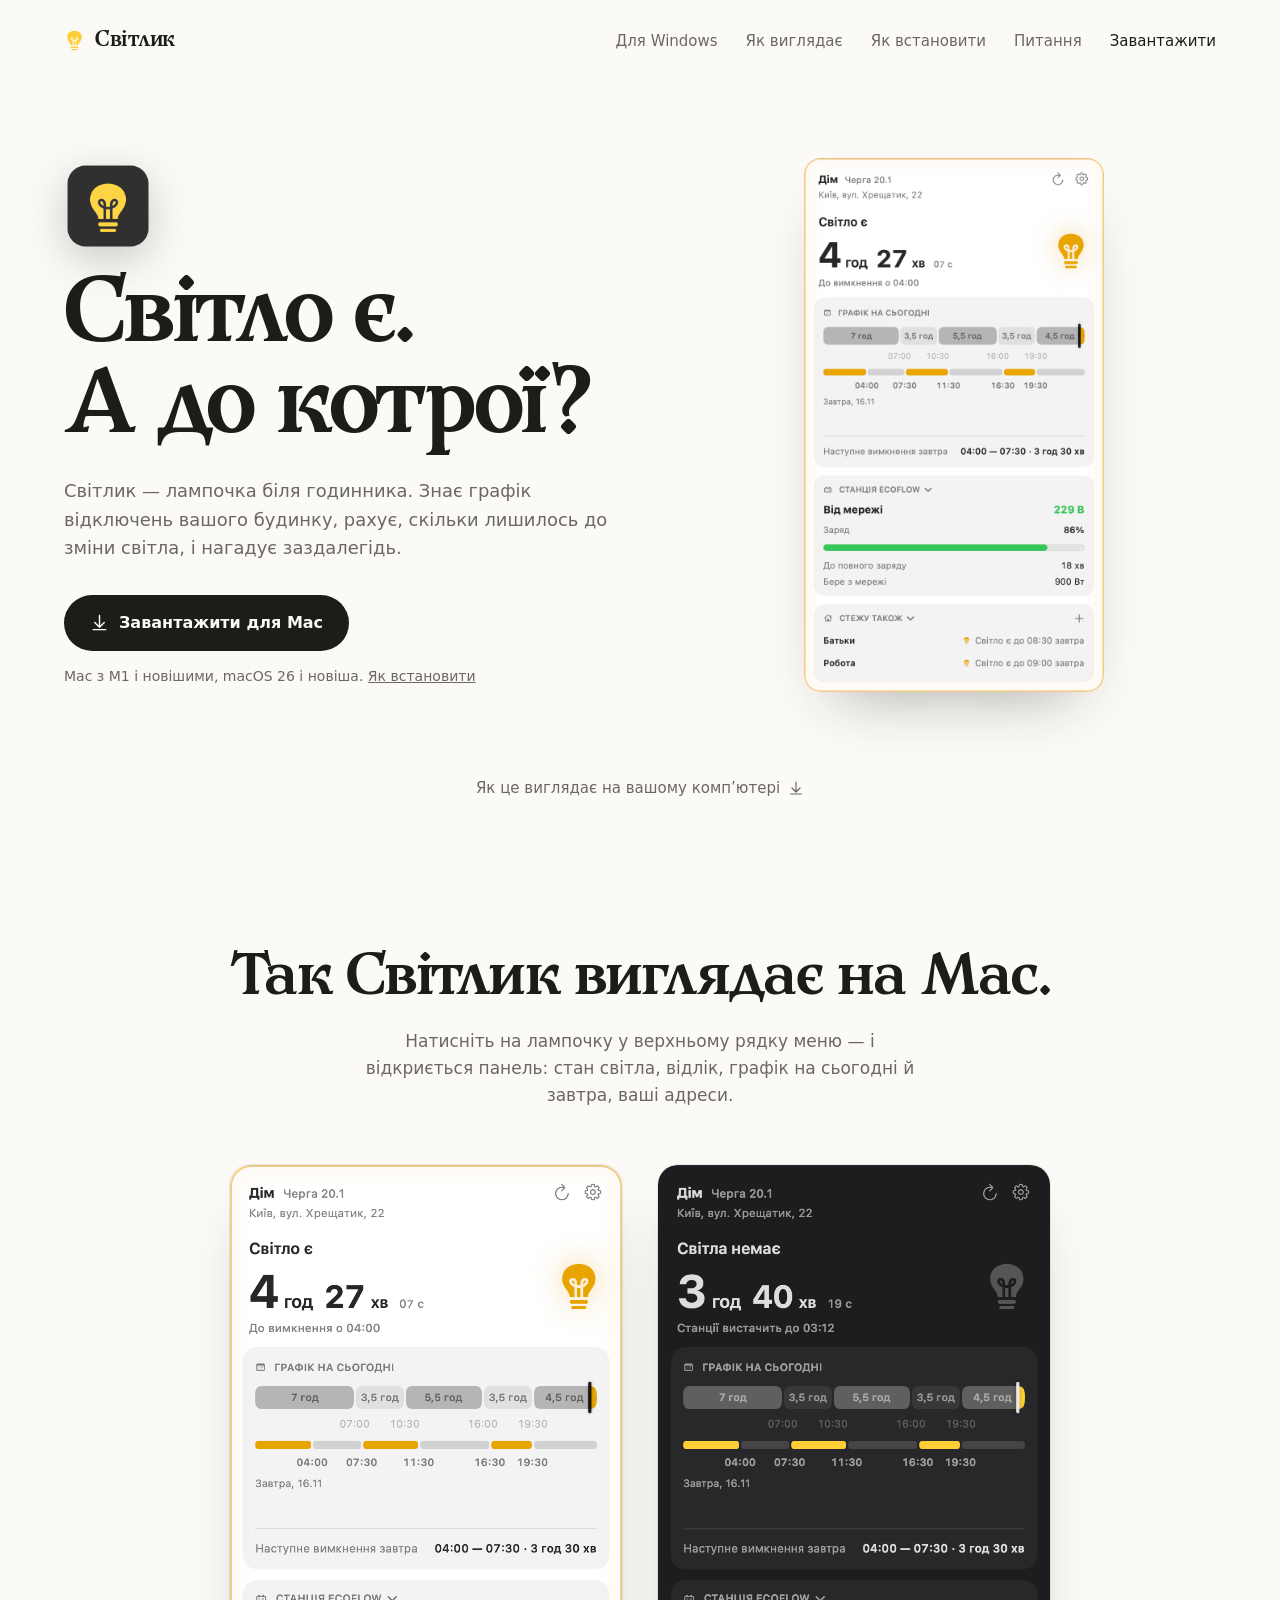
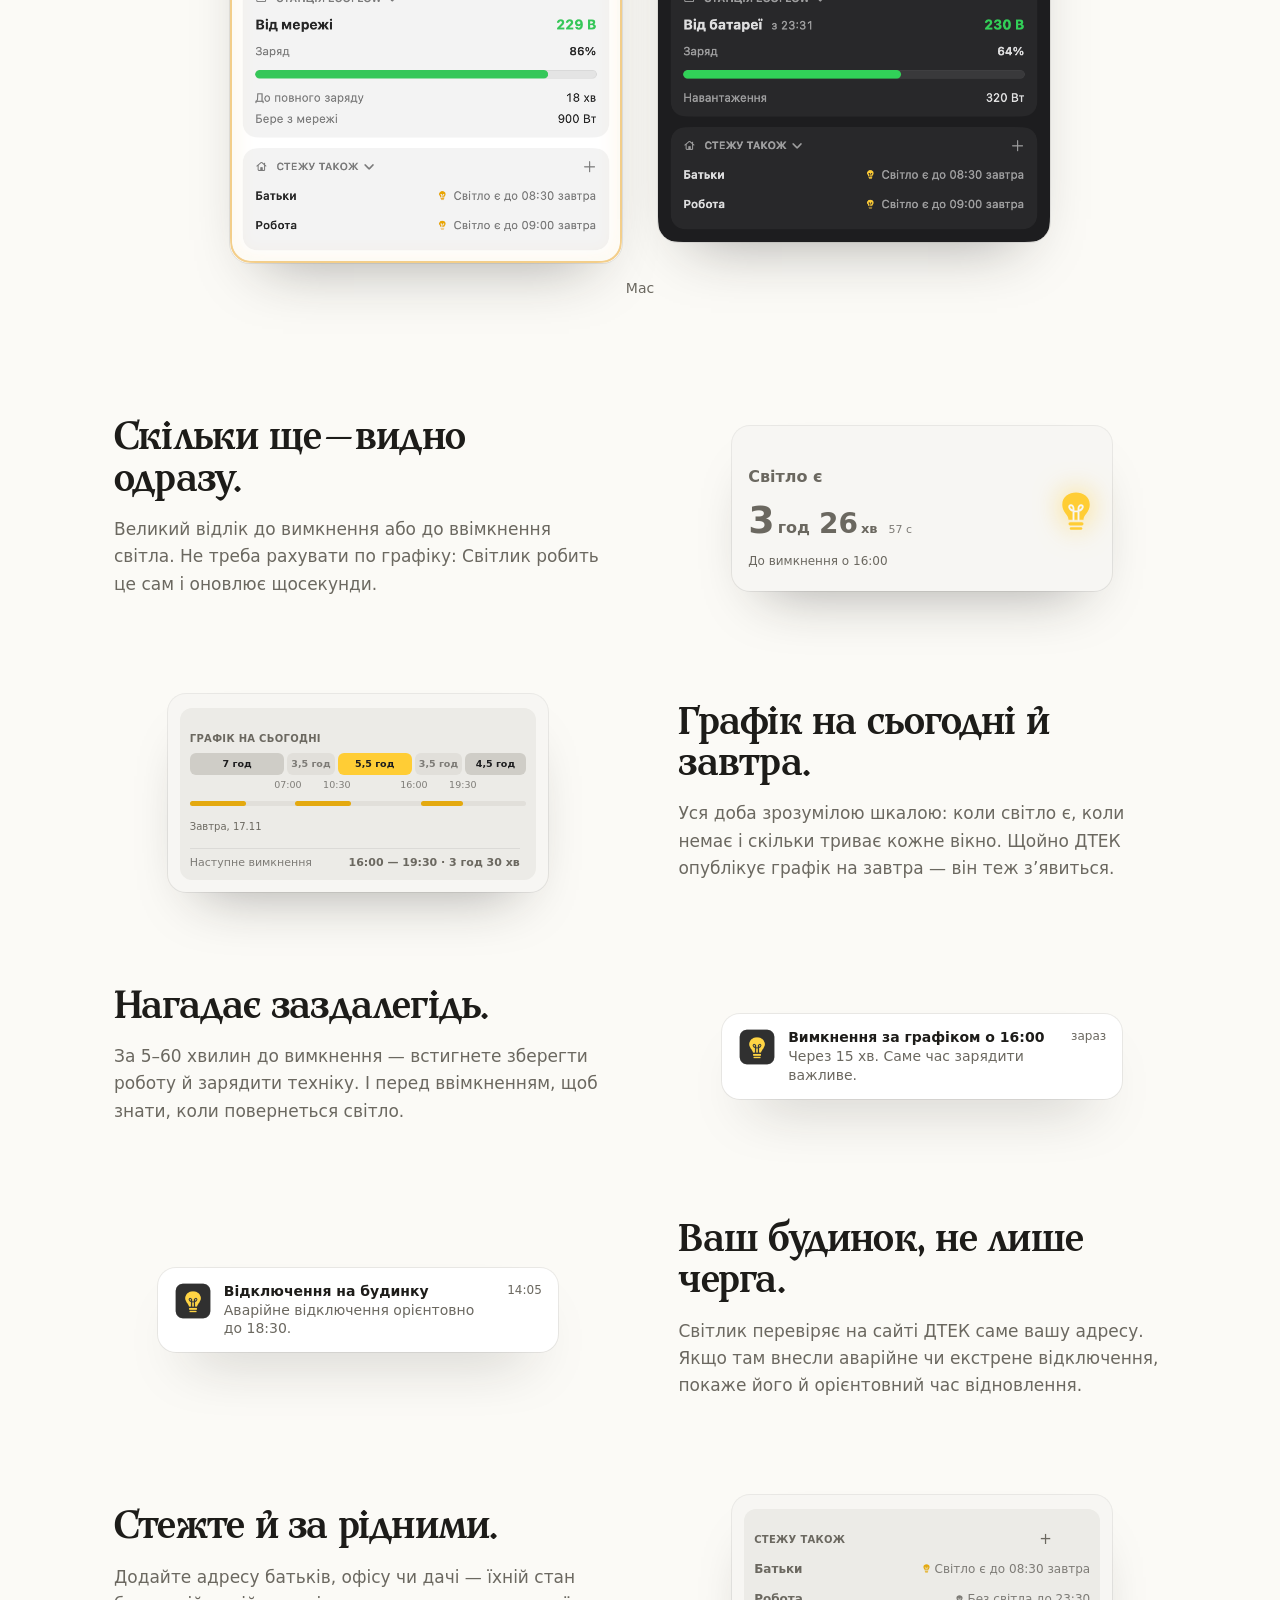
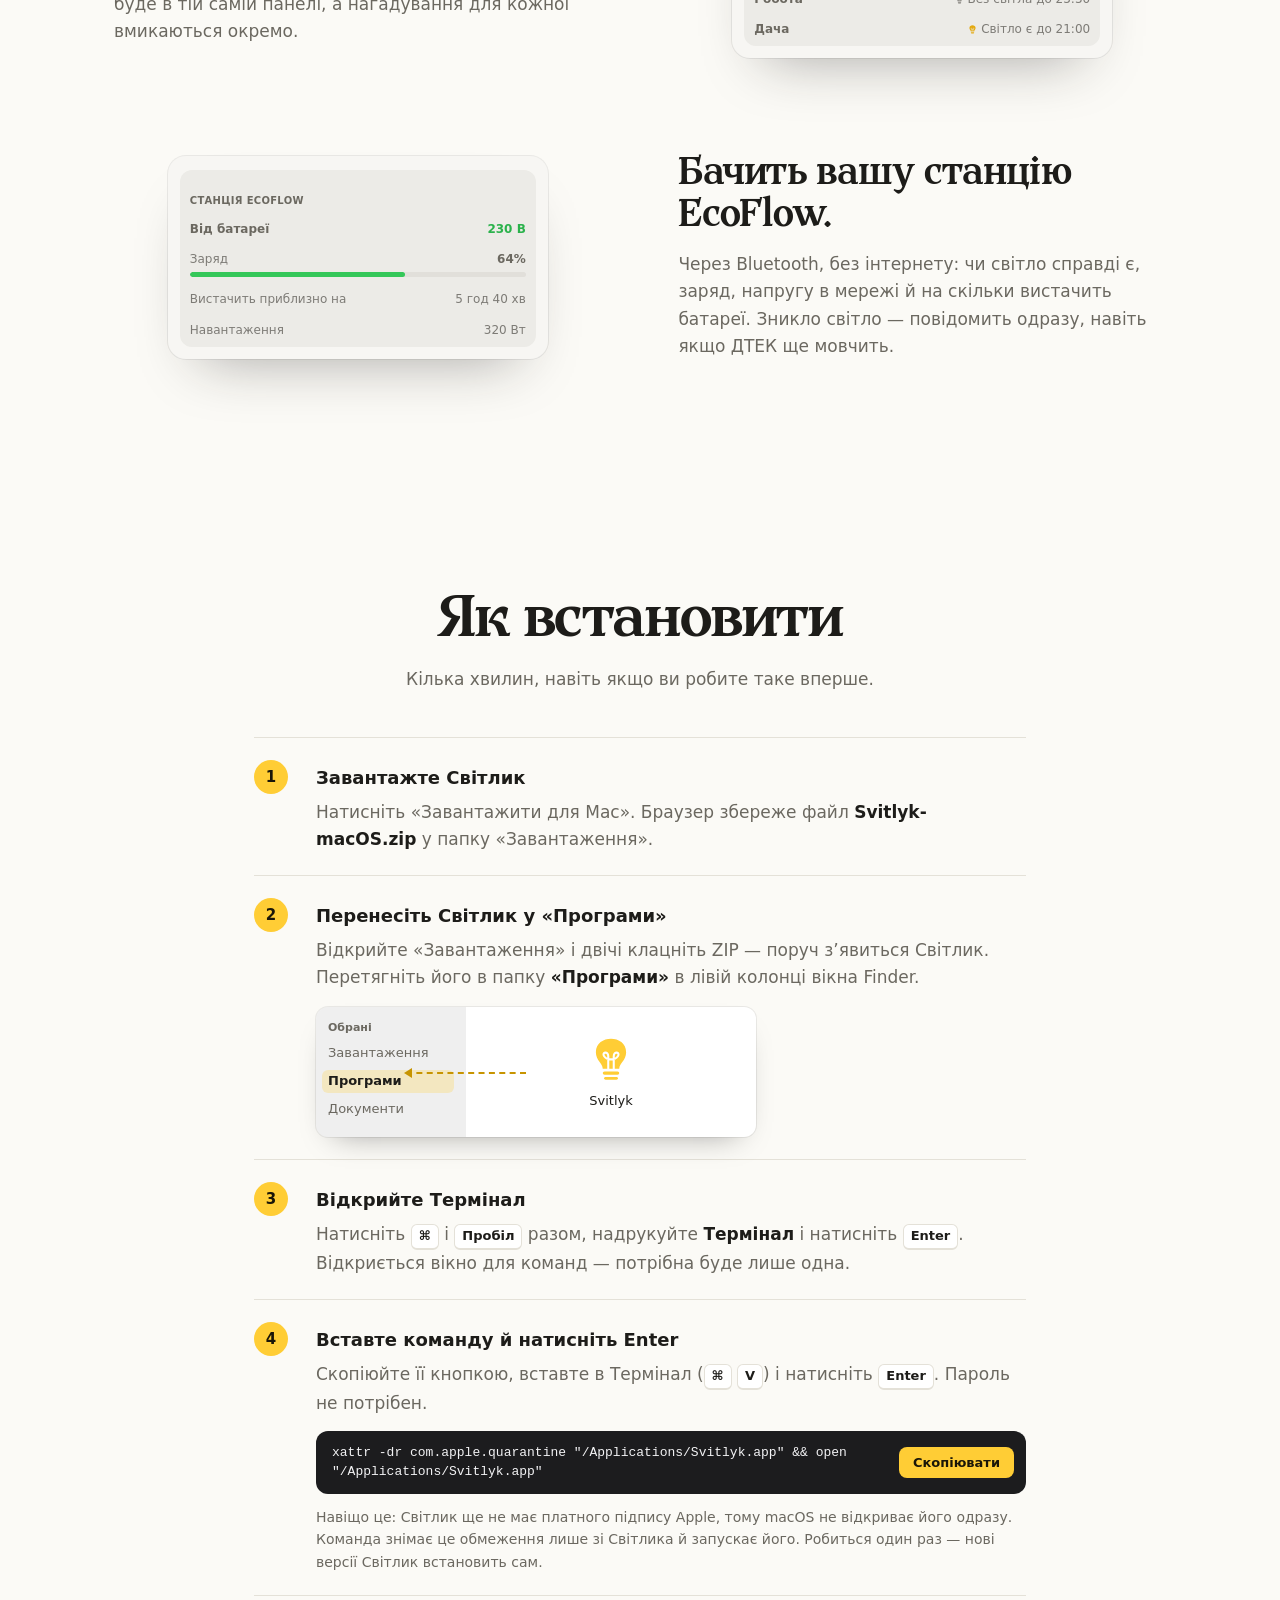
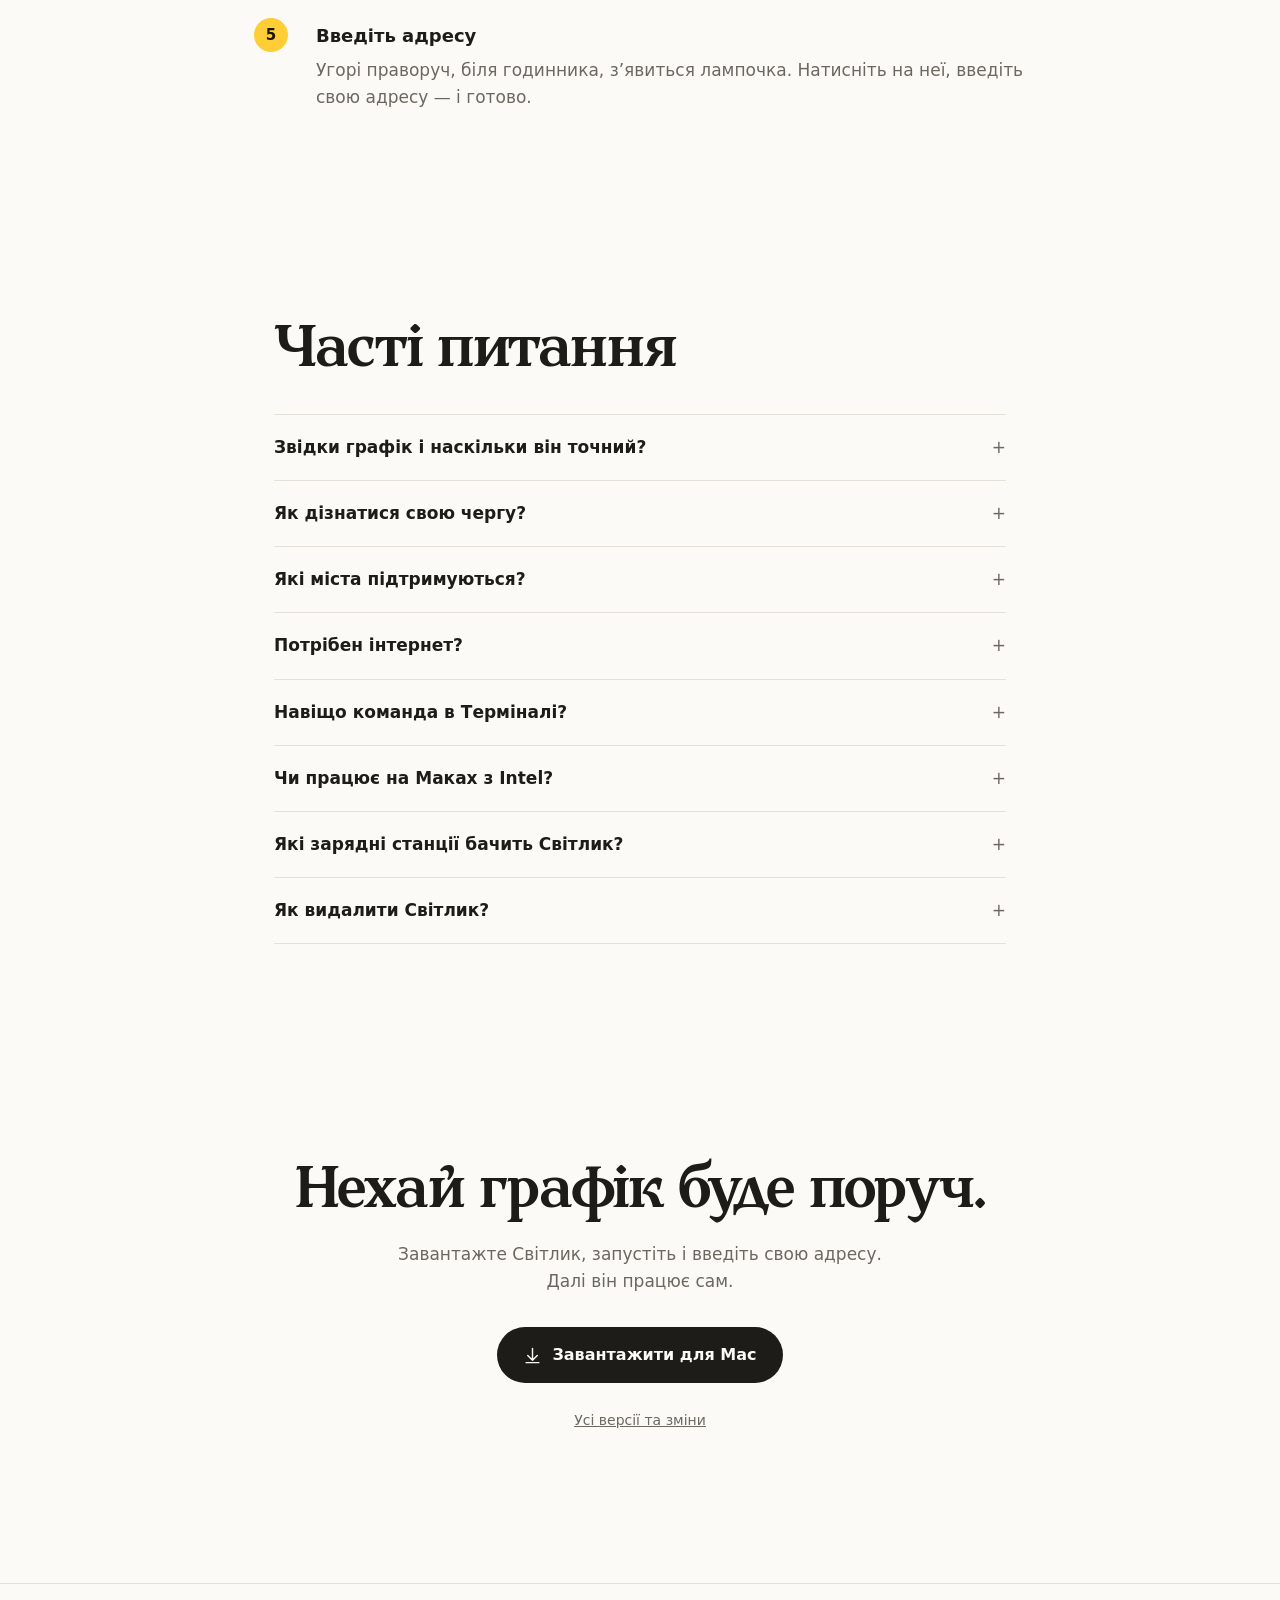
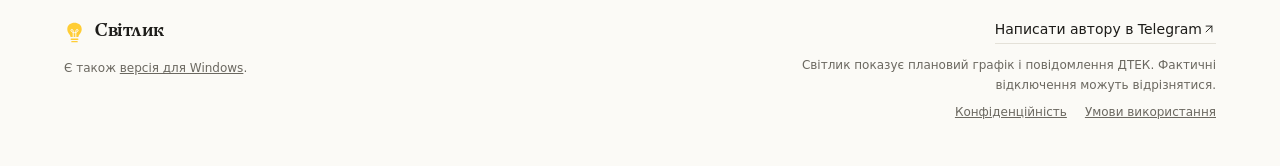
==== index.html @ 29e52f26 "Svitlyk for Mac: site, privacy, terms and README Co-Authored-By: Claude Opus 5.5 <noreply@anthropic." ====
<!doctype html>
<html lang="uk">
<head>
  <meta charset="utf-8">
  <meta name="viewport" content="width=device-width, initial-scale=1">
  <meta name="theme-color" content="#fbfaf6" media="(prefers-color-scheme: light)">
  <meta name="theme-color" content="#131315" media="(prefers-color-scheme: dark)">
  <meta name="color-scheme" content="light dark">
  <meta name="description" content="Світлик — лампочка біля годинника на Mac: показує графік відключень вашого будинку, рахує час до зміни світла й нагадує заздалегідь. Київ і Київська область.">
  <meta property="og:title" content="Світлик — світло є. А до котрої?">
  <meta property="og:description" content="Графік відключень, час до зміни світла й нагадування. У рядку меню Mac.">
  <meta property="og:type" content="website">
  <meta property="og:url" content="https://denk0-ua.github.io/Svitlyk-Mac/">
  <meta property="og:image" content="https://denk0-ua.github.io/Svitlyk-Mac/assets/mac-light.png">
  <meta property="og:image:alt" content="Світлик у світлій і темній темі">
  <link rel="canonical" href="https://denk0-ua.github.io/Svitlyk-Mac/">
  <title>Світлик для Mac — світло є. А до котрої?</title>
  <link rel="icon" href="assets/bulb.svg" type="image/svg+xml">
  <link rel="preload" href="assets/fonts/Zakon-Bold.ttf" as="font" type="font/ttf" crossorigin>
  <link rel="stylesheet" href="site.css?v=1">
  <script>
    // The visitor's system decides what the page shows, before anything is drawn.
    (function () {
      var platform = (navigator.userAgentData && navigator.userAgentData.platform) || navigator.platform || '';
      var agent = navigator.userAgent || '';
      var os = 'other';
      if (/iPhone|iPad|iPod|Android/i.test(agent) || (navigator.maxTouchPoints > 1 && /Mac/i.test(platform))) os = 'other';
      else if (/Mac/i.test(platform) || /Mac OS X/i.test(agent)) os = 'mac';
      else if (/Win/i.test(platform) || /Windows/i.test(agent)) os = 'win';
      // The Mac page always shows the Mac; a Windows visitor also gets a pointer to the Windows page.
      document.documentElement.dataset.visitor = os;
      document.documentElement.dataset.os = os === 'other' ? 'other' : 'mac';
    })();
  </script>
  <script async src="https://www.googletagmanager.com/gtag/js?id=G-LN29BEMHQQ"></script>
  <script>
    window.dataLayer = window.dataLayer || [];
    function gtag(){dataLayer.push(arguments);}
    gtag('js', new Date());
    gtag('config', 'G-LN29BEMHQQ');
  </script>
  <script src="site.js?v=1" defer></script>
</head>
<body>
  <svg class="symbols" aria-hidden="true"><defs>
    <symbol id="bulb" viewBox="0 0 32 32"><path d="M10 23C10 19 5 17 5 11C5-2 27-2 27 11C27 17 22 19 22 23Z" fill="currentColor"/><rect x="10" y="25" width="12" height="2.5" rx="1.25" fill="currentColor"/><rect x="11" y="29" width="10" height="2" rx="1" fill="currentColor"/><path d="M14 23V14C14 10 9 11 11 14C13 17 19 17 21 14C23 11 18 10 18 14V23" fill="none" stroke="var(--filament,#000)" stroke-width="1.5" stroke-linecap="round"/></symbol>
    <symbol id="arrow" viewBox="0 0 24 24"><path d="M12 3v15m-6-6 6 6 6-6M4 21h16" fill="none" stroke="currentColor" stroke-width="1.8" stroke-linecap="round" stroke-linejoin="round"/></symbol>
    <symbol id="icon-external" viewBox="0 0 24 24" fill="none" stroke="currentColor" stroke-width="1.6" stroke-linecap="round" stroke-linejoin="round"><path d="M7 17 17 7M7 7h10v10"/></symbol>
    <symbol id="icon-swap" viewBox="0 0 24 24" fill="none" stroke="currentColor" stroke-width="1.6" stroke-linecap="round" stroke-linejoin="round"><path d="M4 8h16m-4-4 4 4-4 4M20 16H4m4-4-4 4 4 4"/></symbol>
    <symbol id="icon-check" viewBox="0 0 24 24" fill="none" stroke="currentColor" stroke-width="1.6" stroke-linecap="round" stroke-linejoin="round"><path d="m5 12 4 4L19 6"/></symbol>
    <symbol id="icon-refresh" viewBox="0 0 24 24" fill="none" stroke="currentColor" stroke-width="1.6" stroke-linecap="round" stroke-linejoin="round"><path d="M20 5v6h-6M4 19v-6h6M5.8 8a7 7 0 0 1 11.6-3L20 8M4 16l2.6 3A7 7 0 0 0 18.2 16"/></symbol>
    <symbol id="icon-sliders" viewBox="0 0 24 24" fill="none" stroke="currentColor" stroke-width="1.6" stroke-linecap="round" stroke-linejoin="round"><path d="M3 7h18M3 17h18"/><circle cx="9" cy="7" r="3" fill="var(--app)"/><circle cx="16" cy="17" r="3" fill="var(--app)"/></symbol>
    <symbol id="app-refresh" viewBox="0 0 24 24" fill="none" stroke="currentColor" stroke-width="1.6" stroke-linecap="round" stroke-linejoin="round"><path d="M5.07 8A8 8 0 0 1 19.73 9.93M20 3v7h-7M18.93 16A8 8 0 0 1 4.27 14.07M4 21v-7h7"/></symbol>
  </defs></svg>
  <a class="skip" href="#main">Перейти до змісту</a>

  <p class="other-os is-win">У вас Windows? <a href="https://denk0-ua.github.io/Svitlyk/" data-analytics="navigation_click" data-location="banner" data-target="windows">Світлик для Windows — тут</a></p>
  <main id="main">
    <section class="hero" data-section="hero" aria-labelledby="hero-title">
      <header class="header">
        <a class="brand" href="#" data-analytics="navigation_click" data-location="header" data-target="top" aria-label="Світлик — на початок"><svg aria-hidden="true"><use href="#bulb"/></svg><span>Світлик</span></a>
        <nav aria-label="Основна навігація">
          <a class="nav-other" href="https://denk0-ua.github.io/Svitlyk/" data-analytics="navigation_click" data-location="header" data-target="windows">Для Windows</a>
          <a href="#app" data-analytics="navigation_click" data-location="header" data-target="app">Як виглядає</a>
          <a href="#install" data-analytics="navigation_click" data-location="header" data-target="install">Як встановити</a>
          <a href="#faq" data-analytics="navigation_click" data-location="header" data-target="faq">Питання</a>
          <a class="nav-download" href="#download" data-analytics="navigation_click" data-location="header" data-target="download">Завантажити</a>
        </nav>
      </header>

      <div class="hero-grid">
        <div class="hero-copy">
          <img class="app-icon-img" src="assets/app-icon.png" width="88" height="88" alt="">
          <h1 id="hero-title">Світло є.<br><span class="nowrap">А до котрої?</span></h1>
          <p class="lead">Світлик — лампочка біля годинника<span class="only-mac only-pc"> у рядку меню Mac</span>. Знає графік відключень вашого будинку, рахує, скільки лишилось до зміни світла, і нагадує заздалегідь.</p>
          <div class="get" data-get="hero">
            <a class="download only-mac" data-platform="mac" data-analytics="download_click" data-location="hero" data-file="Svitlyk-macOS.zip" href="https://github.com/DenK0-UA/Svitlyk-Mac/releases/latest/download/Svitlyk-macOS.zip"><svg aria-hidden="true"><use href="#arrow"/></svg><span>Завантажити для Mac</span></a>
          </div>
          <p class="get-note only-mac">Mac з M1 і новішими, macOS 26 і новіша. <a href="#install" data-analytics="navigation_click" data-location="hero" data-target="install">Як встановити</a></p>
        </div>

        <div class="mac-demo only-mac only-pc" data-light="on">
          <div class="mac-screen" id="mac-screen">
            <div class="menubar">
              <span class="mb-left" aria-hidden="true"><svg viewBox="0 0 14 17" class="apple"><path d="M11.6 9c0-2 1.6-2.9 1.7-3a3.7 3.7 0 0 0-2.9-1.6c-1.2-.1-2.4.7-3 .7s-1.6-.7-2.6-.7A3.9 3.9 0 0 0 1.5 6.4c-1.4 2.4-.4 6 1 8 .7 1 1.5 2 2.5 2s1.4-.6 2.6-.6 1.5.6 2.6.6 1.7-1 2.4-2a8 8 0 0 0 1.1-2.2A3.4 3.4 0 0 1 11.6 9ZM9.6 3A3.4 3.4 0 0 0 10.4.5 3.5 3.5 0 0 0 8.1 1.7 3.2 3.2 0 0 0 7.3 4.1 2.9 2.9 0 0 0 9.6 3Z" fill="currentColor"/></svg><b>Finder</b><span>Файл</span><span>Правка</span><span>Вигляд</span></span>
              <span class="mb-right">
                <button class="mb-bulb" id="mac-bulb" type="button" aria-expanded="true" aria-controls="mac-panel" aria-label="Сховати приклад Світлика"><svg aria-hidden="true"><use href="#bulb"/></svg></button>
                <svg class="mb-icon" viewBox="0 0 16 12" aria-hidden="true"><path d="M1 4a10 10 0 0 1 14 0M3.5 6.5a6.4 6.4 0 0 1 9 0M6 9a2.8 2.8 0 0 1 4 0" fill="none" stroke="currentColor" stroke-width="1.5" stroke-linecap="round"/></svg>
                <svg class="mb-icon" viewBox="0 0 26 12" aria-hidden="true"><rect x=".75" y=".75" width="21.5" height="10.5" rx="3" fill="none" stroke="currentColor" stroke-width="1.2" opacity=".6"/><rect x="2.5" y="2.5" width="15" height="7" rx="1.6" fill="currentColor"/><path d="M24 4.2v3.6" stroke="currentColor" stroke-width="1.6" stroke-linecap="round" opacity=".6"/></svg>
                <time id="mac-clock" aria-hidden="true">Пн 16 лист. 12:33</time>
              </span>
            </div>
            <div class="mac-panel" id="mac-panel" role="region" aria-label="Інтерактивний приклад Світлика на Mac">
              <div class="mp-head">
                <div><p><b>Основна адреса</b> <span>Черга 4.2</span></p><p class="mp-address">Київ, вул. Хрещатик, 22</p></div>
                <span class="mp-icons" aria-hidden="true"><svg><use href="#app-refresh"/></svg><svg viewBox="0 0 24 24"><circle cx="12" cy="12" r="3.2" fill="none" stroke="currentColor" stroke-width="1.6"/><path d="M12 2.8v2.4M12 18.8v2.4M2.8 12h2.4M18.8 12h2.4M5.5 5.5l1.7 1.7M16.8 16.8l1.7 1.7M5.5 18.5l1.7-1.7M16.8 7.2l1.7-1.7" stroke="currentColor" stroke-width="1.6" stroke-linecap="round"/></svg></span>
              </div>
              <div class="mp-hero">
                <div>
                  <p class="mp-title" data-mac="title">Світло є</p>
                  <p class="mp-count"><b data-mac="h">3</b><span>год</span><b data-mac="m">27</b><span class="mp-min">хв</span><small data-mac="s">00 с</small></p>
                  <p class="mp-caption" data-mac="caption">До вимкнення о 16:00</p>
                </div>
                <svg class="mp-bulb" aria-hidden="true"><use href="#bulb"/></svg>
              </div>
              <div class="mp-card">
                <p class="mp-card-title"><svg viewBox="0 0 12 12" aria-hidden="true"><rect x="1" y="2" width="10" height="9" rx="1.5" fill="none" stroke="currentColor"/><path d="M1 4.5h10M3.5 1v2M8.5 1v2" stroke="currentColor"/></svg>Графік на сьогодні</p>
                <div class="mp-pills" data-mac="pills"></div>
                <div class="mp-times" aria-hidden="true"><span style="left:29.2%">07:00</span><span style="left:43.75%">10:30</span><span style="left:66.7%">16:00</span><span style="left:81.25%">19:30</span></div>
                <div class="mp-tomorrow"><i class="on" style="left:0;width:16.7%"></i><i class="off" style="left:16.7%;width:14.6%"></i><i class="on" style="left:31.3%;width:16.6%"></i><i class="off" style="left:47.9%;width:20.9%"></i><i class="on" style="left:68.8%;width:12.5%"></i><i class="off" style="left:81.3%;width:18.7%"></i></div>
                <p class="mp-small">Завтра, 17.11</p>
                <p class="mp-next"><span data-mac="next-label">Наступне вимкнення</span><b data-mac="next">16:00 — 19:30 · 3 год 30 хв</b></p>
              </div>
              <div class="mp-card mp-station">
                <p class="mp-card-title"><svg viewBox="0 0 14 12" aria-hidden="true"><rect x="1" y="3" width="12" height="8" rx="1.5" fill="none" stroke="currentColor"/><path d="M4 3V1.5M10 3V1.5M4.5 7h2M8 7h2M9 6v2" stroke="currentColor"/></svg>Станція EcoFlow</p>
                <p class="mp-row"><b data-mac="source">Від мережі</b><b class="mp-volt" data-mac="volt">229 В</b></p>
                <p class="mp-row"><span>Заряд</span><b data-mac="soc">86%</b></p>
                <div class="mp-charge"><i data-mac="soc-bar"></i></div>
                <p class="mp-row"><span data-mac="row1">До повного заряду</span><span data-mac="row1v">18 хв</span></p>
                <p class="mp-row"><span data-mac="row2">Бере з мережі</span><span data-mac="row2v">900 Вт</span></p>
              </div>
              <div class="mp-card">
                <p class="mp-card-title mp-watch-title"><svg viewBox="0 0 12 12" aria-hidden="true"><path d="M1.5 5.5 6 1.5l4.5 4V11h-9Z" fill="none" stroke="currentColor"/></svg>Стежу також<span class="mp-plus" aria-hidden="true">+</span></p>
                <p class="mp-watch"><b>Батьки</b><span><svg><use href="#bulb"/></svg>Світло є до 08:30 завтра</span></p>
                <p class="mp-watch"><b>Робота</b><span class="is-off"><svg><use href="#bulb"/></svg>Без світла до 23:30</span></p>
              </div>
            </div>
          </div>
          <div class="demo-controls"><span class="micro">Натисніть на лампочку</span><button type="button" id="mac-switch" aria-pressed="false"><span class="button-label">Показати без світла</span><svg class="icon" aria-hidden="true"><use href="#icon-swap"/></svg></button></div>
          <p class="demo-note">Це приклад. Свій графік побачите в застосунку, коли введете адресу.</p>
        </div>
        <div class="phone-shots only-phone"><img src="assets/mac-light.png" width="744" height="1324" alt="Світлик на Mac: світло є, відлік і графік." loading="lazy"></div>
      </div>

      <a class="next" href="#app" data-analytics="navigation_click" data-location="hero" data-target="app">Як це виглядає на вашому комп’ютері <svg aria-hidden="true"><use href="#arrow"/></svg></a>
    </section>

    <section class="app" id="app" data-section="app" aria-labelledby="app-title">
      <h2 id="app-title">Так Світлик виглядає на Mac.</h2>
      <p class="app-lead">Натисніть на лампочку у верхньому рядку меню — і відкриється панель: стан світла, відлік, графік на сьогодні й завтра, ваші адреси.</p>
      <div class="shots">
        <figure class="shot shot-mac only-mac">
          <div class="mac-pair">
            <img src="assets/mac-light.png" width="744" height="1324" alt="Світлик на Mac у світлій темі: світло є, станція заряджається." loading="lazy">
            <img src="assets/mac-dark.png" width="744" height="1284" alt="Світлик на Mac у темній темі: світла немає, станція живить квартиру." loading="lazy">
          </div>
          <figcaption class="only-phone">Mac</figcaption>
        </figure>
      </div>

      <div class="rows">
        <div class="row">
          <div class="row-text"><h3>Скільки ще — видно одразу.</h3><p>Великий відлік до вимкнення або до ввімкнення світла. Не треба рахувати по графіку: Світлик робить це сам і оновлює щосекунди.</p></div>
          <div class="row-art mac-demo" aria-hidden="true"><div class="mac-panel art-panel"><div class="mp-hero"><div><p class="mp-title">Світло є</p><p class="mp-count"><b>3</b><span>год</span><b>26</b><span class="mp-min">хв</span><small>57 с</small></p><p class="mp-caption">До вимкнення о 16:00</p></div><svg class="mp-bulb"><use href="#bulb"/></svg></div></div></div>
        </div>
        <div class="row">
          <div class="row-text"><h3>Графік на сьогодні й завтра.</h3><p>Уся доба зрозумілою шкалою: коли світло є, коли немає і скільки триває кожне вікно. Щойно ДТЕК опублікує графік на завтра — він теж з’явиться.</p></div>
          <div class="row-art mac-demo" aria-hidden="true"><div class="mac-panel art-panel"><div class="mp-card" style="margin:0"><p class="mp-card-title">Графік на сьогодні</p><div class="mp-pills"><i class="on" style="--d:7">7 год</i><i class="off" style="--d:3.5">3,5 год</i><i class="on is-now" style="--d:5.5">5,5 год</i><i class="off" style="--d:3.5">3,5 год</i><i class="on" style="--d:4.5">4,5 год</i></div><div class="mp-times"><span style="left:29.2%">07:00</span><span style="left:43.75%">10:30</span><span style="left:66.7%">16:00</span><span style="left:81.25%">19:30</span></div><div class="mp-tomorrow"><i class="on" style="left:0;width:16.7%"></i><i class="on" style="left:31.3%;width:16.6%"></i><i class="on" style="left:68.8%;width:12.5%"></i></div><p class="mp-small">Завтра, 17.11</p><p class="mp-next"><span>Наступне вимкнення</span><b>16:00 — 19:30 · 3 год 30 хв</b></p></div></div></div>
        </div>
        <div class="row">
          <div class="row-text"><h3>Нагадає заздалегідь.</h3><p>За 5–60 хвилин до вимкнення — встигнете зберегти роботу й зарядити техніку. І перед ввімкненням, щоб знати, коли повернеться світло.</p></div>
          <div class="row-art" aria-hidden="true"><div class="toast-art"><img src="assets/app-icon.png" alt="" width="38" height="38"><div><b>Вимкнення за графіком о 16:00</b><span>Через 15 хв. Саме час зарядити важливе.</span></div><time>зараз</time></div></div>
        </div>
        <div class="row">
          <div class="row-text"><h3>Ваш будинок, не лише черга.</h3><p>Світлик перевіряє на сайті ДТЕК саме вашу адресу. Якщо там внесли аварійне чи екстрене відключення, покаже його й орієнтовний час відновлення.</p></div>
          <div class="row-art" aria-hidden="true"><div class="toast-art"><img src="assets/app-icon.png" alt="" width="38" height="38"><div><b>Відключення на будинку</b><span>Аварійне відключення орієнтовно до 18:30.</span></div><time>14:05</time></div></div>
        </div>
        <div class="row">
          <div class="row-text"><h3>Стежте й за рідними.</h3><p>Додайте адресу батьків, офісу чи дачі — їхній стан буде в тій самій панелі, а нагадування для кожної вмикаються окремо.</p></div>
          <div class="row-art mac-demo" aria-hidden="true"><div class="mac-panel art-panel"><div class="mp-card" style="margin:0"><p class="mp-card-title mp-watch-title">Стежу також<span class="mp-plus">+</span></p><p class="mp-watch"><b>Батьки</b><span><svg><use href="#bulb"/></svg>Світло є до 08:30 завтра</span></p><p class="mp-watch"><b>Робота</b><span class="is-off"><svg><use href="#bulb"/></svg>Без світла до 23:30</span></p><p class="mp-watch"><b>Дача</b><span><svg><use href="#bulb"/></svg>Світло є до 21:00</span></p></div></div></div>
        </div>
        <div class="row only-mac">
          <div class="row-text"><h3>Бачить вашу станцію EcoFlow.</h3><p>Через Bluetooth, без інтернету: чи світло справді є, заряд, напругу в мережі й на скільки вистачить батареї. Зникло світло — повідомить одразу, навіть якщо ДТЕК ще мовчить.</p></div>
          <div class="row-art mac-demo" aria-hidden="true"><div class="mac-panel art-panel"><div class="mp-card mp-station" style="margin:0"><p class="mp-card-title">Станція EcoFlow</p><p class="mp-row"><b>Від батареї</b><b class="mp-volt">230 В</b></p><p class="mp-row"><span>Заряд</span><b>64%</b></p><div class="mp-charge"><i style="width:64%"></i></div><p class="mp-row"><span>Вистачить приблизно на</span><span>5 год 40 хв</span></p><p class="mp-row"><span>Навантаження</span><span>320 Вт</span></p></div></div></div>
        </div>
      </div>
    </section>

    <section class="install" id="install" data-section="install" aria-labelledby="install-title">
      <h2 id="install-title">Як встановити</h2>
      <p class="install-lead">Кілька хвилин, навіть якщо ви робите таке вперше.</p>

      <div class="steps only-mac">
        
        <ol>
          <li><div><h4>Завантажте Світлик</h4><p>Натисніть «Завантажити для Mac». Браузер збереже файл <b>Svitlyk-macOS.zip</b> у папку «Завантаження».</p></div></li>
          <li><div><h4>Перенесіть Світлик у «Програми»</h4><p>Відкрийте «Завантаження» і двічі клацніть ZIP — поруч з’явиться Світлик. Перетягніть його в папку <b>«Програми»</b> в лівій колонці вікна Finder.</p></div>
            <figure class="art art-finder" aria-hidden="true"><div class="finder-side"><span>Обрані</span><span>Завантаження</span><span class="is-target">Програми</span><span>Документи</span></div><div class="finder-main"><svg class="app-icon"><use href="#bulb"/></svg><span>Svitlyk</span><i class="drag"></i></div></figure></li>
          <li><div><h4>Відкрийте Термінал</h4><p>Натисніть <kbd>⌘</kbd> і <kbd>Пробіл</kbd> разом, надрукуйте <b>Термінал</b> і натисніть <kbd>Enter</kbd>. Відкриється вікно для команд — потрібна буде лише одна.</p></div></li>
          <li><div><h4>Вставте команду й натисніть Enter</h4><p>Скопіюйте її кнопкою, вставте в Термінал (<kbd>⌘</kbd> <kbd>V</kbd>) і натисніть <kbd>Enter</kbd>. Пароль не потрібен.</p>
            <div class="command"><code id="mac-command">xattr -dr com.apple.quarantine "/Applications/Svitlyk.app" &amp;&amp; open "/Applications/Svitlyk.app"</code><button type="button" class="copy" data-copy="#mac-command">Скопіювати</button></div>
            <p class="why">Навіщо це: Світлик ще не має платного підпису Apple, тому macOS не відкриває його одразу. Команда знімає це обмеження лише зі Світлика й запускає його. Робиться один раз — нові версії Світлик встановить сам.</p></div></li>
          <li><div><h4>Введіть адресу</h4><p>Угорі праворуч, біля годинника, з’явиться лампочка. Натисніть на неї, введіть свою адресу — і готово.</p></div></li>
        </ol>
      </div>

    </section>

    <section class="faq" id="faq" data-section="faq" aria-labelledby="faq-title">
      <h2 id="faq-title">Часті питання</h2>
      <div class="faq-list">
        <details data-question="source"><summary>Звідки графік і наскільки він точний?</summary><p>Із відкритих даних ДТЕК — того самого джерела, що й приклад угорі сторінки. Щойно опублікують графік на завтра, Світлик покаже і його. Ще він перевіряє на сайті ДТЕК саме ваш будинок: якщо там внесли аварійне відключення, покаже його й орієнтовний час відновлення. Насправді світло часто вмикають на кілька хвилин пізніше, ніж за графіком.</p></details>
        <details data-question="queue"><summary>Як дізнатися свою чергу?</summary><p>У Світлику просто введіть адресу — чергу він знайде сам.</p></details>
        <details data-question="regions"><summary>Які міста підтримуються?</summary><p>Поки Київ і Київська область. Інші області з’являться згодом.</p></details>
        <details data-question="internet"><summary>Потрібен інтернет?</summary><p>Щоб оновлювати графік — так. Якщо мережа зникла, Світлик покаже останній відомий графік і чесно позначить, станом на котру він годину.</p></details>
        <details class="only-mac" data-question="mac-install"><summary>Навіщо команда в Терміналі?</summary><p>Світлик ще не має платного підпису Apple, тому macOS спершу не дає його відкрити. Одна команда знімає це обмеження лише зі Світлика — <a href="#install" data-analytics="navigation_click" data-location="faq" data-target="install">ось покроково</a>. Це треба зробити один раз: нові версії Світлик встановить сам.</p></details>
        <details class="only-mac" data-question="mac-intel"><summary>Чи працює на Маках з Intel?</summary><p>Поки ні: потрібен Mac з M1 або новішим процесором і macOS 26 чи новіша.</p></details>
        <details class="only-mac" data-question="station"><summary>Які зарядні станції бачить Світлик?</summary><p>Поки EcoFlow Delta 2 Max, на Mac. Світлик під’єднується до станції через Bluetooth, тож Mac має бути поруч і не спати. Підтримка експериментальна.</p></details>
        <details data-question="remove"><summary>Як видалити Світлик?</summary><p>Вимкніть автозапуск у налаштуваннях і закрийте Світлик. На Windows видаліть <code>Svitlyk.exe</code> і папку <code>%LOCALAPPDATA%\Svitlyk</code>, на Mac — Світлик із «Програм» і папку <code>~/Library/Application Support/Svitlyk</code>.</p></details>
      </div>
    </section>

    <section class="final" id="download" data-section="download" aria-labelledby="download-title">
      <h2 id="download-title">Нехай графік буде поруч.</h2>
      <p>Завантажте Світлик, запустіть і введіть свою адресу. Далі він працює сам.</p>
      <div class="get" data-get="download">
        <a class="download only-mac" data-platform="mac" data-analytics="download_click" data-location="download" data-file="Svitlyk-macOS.zip" href="https://github.com/DenK0-UA/Svitlyk-Mac/releases/latest/download/Svitlyk-macOS.zip"><svg aria-hidden="true"><use href="#arrow"/></svg><span>Завантажити для Mac</span></a>
      </div>
      <p class="hint" hidden data-hint="mac">Далі: перетягніть Світлик у «Програми» й виконайте одну команду — <a href="#install" data-analytics="navigation_click" data-location="download" data-target="install">ось як</a>.</p>
      <a class="versions" href="https://github.com/DenK0-UA/Svitlyk-Mac/releases" data-analytics="releases_click" data-location="download">Усі версії та зміни</a>
    </section>
  </main>

  <footer class="footer">
    <div><a class="brand" href="#" data-analytics="navigation_click" data-location="footer" data-target="top"><svg aria-hidden="true"><use href="#bulb"/></svg><span>Світлик</span></a><p>Є також <a href="https://denk0-ua.github.io/Svitlyk/" data-analytics="navigation_click" data-location="footer" data-target="windows">версія для Windows</a>.</p></div>
    <div class="footer-right">
      <a data-analytics="contact_click" data-location="footer" href="https://t.me/DenK0_UA" target="_blank" rel="noopener">Написати автору в Telegram <svg class="icon" aria-hidden="true"><use href="#icon-external"/></svg></a>
      <small>Світлик показує плановий графік і повідомлення ДТЕК. Фактичні відключення можуть відрізнятися.</small>
      <p class="legal"><a href="privacy.html">Конфіденційність</a> <a href="terms.html">Умови використання</a></p>
    </div>
  </footer>
</body>
</html>
---- site.css ----
@font-face{font-family:Zakon;src:url('assets/fonts/Zakon-Regular.ttf') format('truetype');font-weight:400;font-display:swap}
@font-face{font-family:Zakon;src:url('assets/fonts/Zakon-Bold.ttf') format('truetype');font-weight:700;font-display:swap}

/* Light and dark follow the visitor's system, like the app itself */
:root{
  color-scheme:light dark;
  --bg:#fbfaf6;
  --ink:#1d1c19;
  --muted:#6b6860;
  --rule:#e4e1d8;
  --card:#ffffff;
  --card-line:#00000012;
  --cell:#00000010;
  --off:#3b3b40;
  --lamp:#ffcd35;
  --lamp-deep:#c79400;
  --maybe:#f29a3a;
  --button:#1d1c19;
  --button-text:#fbfaf6;
  --shadow:0 30px 60px -32px #1d1c1966;
  --gutter:clamp(20px,5vw,72px);
  --ease:cubic-bezier(.22,1,.36,1);
  --display:Zakon,Georgia,serif;
  --text:-apple-system,BlinkMacSystemFont,"Segoe UI Variable Text","Segoe UI",system-ui,sans-serif;
}
@media (prefers-color-scheme:dark){
  :root{
    --bg:#131315;
    --ink:#f1efe9;
    --muted:#a19e96;
    --rule:#2b2b2f;
    --card:#1c1c1f;
    --card-line:#ffffff14;
    --cell:#ffffff14;
    --off:#55555c;
    --lamp-deep:#ffcd35;
    --button:#ffcd35;
    --button-text:#1a1608;
    --shadow:0 30px 70px -30px #000;
  }
}

/* What each system sees: a Mac gets the Mac, Windows gets Windows, a phone gets both */
html[data-os="mac"] .only-win,html[data-os="mac"] .only-phone,
html[data-os="win"] .only-mac,html[data-os="win"] .only-phone,
html[data-os="other"] .only-pc,html:not([data-os]) .only-phone{display:none!important}

*{box-sizing:border-box}
html{scroll-behavior:smooth}
body{margin:0;background:var(--bg);color:var(--ink);font-family:var(--text);font-size:17px;line-height:1.6;-webkit-font-smoothing:antialiased}
a{color:inherit}
p,h1,h2,figure,dl,dd{margin:0}
svg{display:block}
:focus-visible{outline:2px solid var(--lamp-deep);outline-offset:4px;border-radius:4px}
.symbols{position:absolute;width:0;height:0;overflow:hidden}
.sr{position:absolute;width:1px;height:1px;overflow:hidden;clip-path:inset(50%)}
.skip{position:fixed;z-index:20;left:12px;top:-60px;background:var(--lamp);color:#000;padding:10px 18px;border-radius:8px}
.skip:focus{top:12px}
.nowrap{white-space:nowrap}
code{font-size:.88em;background:var(--cell);padding:1px 5px;border-radius:4px}

/* Header */
.header{display:flex;align-items:center;justify-content:space-between;padding:24px 0}
.brand{display:inline-flex;align-items:center;gap:10px;text-decoration:none;font-family:var(--display);font-weight:700;font-size:21px;letter-spacing:-.3px}
.brand svg{width:21px;height:25px;color:var(--lamp);--filament:var(--bg)}
nav{display:flex;gap:28px;font-size:15px}
nav a{text-decoration:none;color:var(--muted);transition:color .2s}
nav a:hover,nav .nav-download{color:var(--ink)}

/* First screen: what Svitlyk is, how to get it, and an example of it on today's schedule */
.hero{max-width:1280px;margin:0 auto;padding:0 var(--gutter);min-height:92svh;display:flex;flex-direction:column}
.hero-grid{flex:1;display:grid;grid-template-columns:minmax(0,1.05fr) minmax(0,1fr);align-items:center;gap:clamp(32px,6vw,90px);padding:4svh 0}
h1{font-family:var(--display);font-weight:700;font-size:clamp(50px,7.2vw,104px);line-height:.98;letter-spacing:-.035em}
.lead{margin-top:24px;max-width:31em;font-size:clamp(17px,1.4vw,20px);color:var(--muted)}
.get{margin-top:32px;display:flex;flex-wrap:wrap;align-items:center;gap:12px}
.download{display:inline-flex;align-items:center;gap:10px;padding:15px 26px;border-radius:999px;background:var(--button);color:var(--button-text);font-weight:600;font-size:16px;text-decoration:none;transition:transform .25s var(--ease),filter .25s}
.download svg{width:19px;height:19px}
.download:hover{transform:translateY(-2px);filter:brightness(1.08)}
.get-note{margin-top:14px;font-size:14px;color:var(--muted)}
.next{align-self:center;display:inline-flex;align-items:center;gap:8px;margin:8px 0 28px;font-size:15px;color:var(--muted);text-decoration:none}
.next svg{width:16px;height:16px;animation:nudge 2.4s var(--ease) 1.5s 3}
.next:hover{color:var(--ink)}
@keyframes nudge{0%,100%{translate:0 0}50%{translate:0 5px}}

/* The example: the panel's own words on real data */
.sample{background:var(--card);border:1px solid var(--card-line);border-radius:24px;padding:22px 24px 18px;box-shadow:var(--shadow);transition:box-shadow .8s var(--ease)}
.sample[data-state="on"]{box-shadow:var(--shadow),0 0 120px -40px #ffcd3599}
.sample-top{font-size:13px;color:var(--muted)}
.sample-main{display:flex;justify-content:space-between;align-items:center;gap:16px;margin:16px 0 22px}
.sample-state{font-size:clamp(24px,2.4vw,30px);font-weight:700;letter-spacing:-.5px;line-height:1.15}
.sample-until{font-family:var(--display);font-weight:700;font-size:clamp(40px,4.6vw,62px);line-height:1.02;letter-spacing:-.03em;font-variant-numeric:tabular-nums}
.sample-left{margin-top:6px;font-size:15px;color:var(--muted)}
.sample-bulb{flex-shrink:0;width:clamp(60px,6vw,86px);height:auto;aspect-ratio:32/36;color:#c9c6bd;--filament:var(--card);transition:color .8s var(--ease),filter .8s var(--ease)}
.sample[data-state="on"] .sample-bulb{color:var(--lamp);filter:drop-shadow(0 0 22px #ffcd35aa)}
.sample[data-state="maybe"] .sample-bulb{color:var(--maybe)}
.sample[data-state="off"] .sample-bulb{color:#6d6d74}
@media (prefers-color-scheme:dark){.sample[data-state="off"] .sample-bulb,.sample-bulb{color:#4a4a50}}
.track{position:relative;display:grid;grid-template-columns:repeat(48,1fr);height:34px;gap:2px}
.track i{background:var(--cell);border-radius:3px}
.track i.on{background:var(--lamp)}
.track i.off{background:var(--off)}
.track i.maybe{background:repeating-linear-gradient(135deg,var(--maybe) 0 4px,#f2b06f 4px 8px)}
.track i.past{opacity:.35}
.now{position:absolute;z-index:1;top:-7px;bottom:-7px;width:3px;margin-left:-1.5px;border-radius:2px;background:var(--ink);left:calc(var(--now,0)*1%);box-shadow:0 0 0 3px var(--card)}
.hours{display:flex;justify-content:space-between;margin-top:9px;font-size:12px;color:var(--muted);font-variant-numeric:tabular-nums}
.own{margin-top:16px;border-top:1px solid var(--rule);padding-top:12px}
.own summary{list-style:none;cursor:pointer;font-size:14px;font-weight:600;color:var(--muted)}
.own summary::-webkit-details-marker{display:none}
.own summary:hover{color:var(--ink)}
.pick{display:flex;gap:8px;flex-wrap:wrap;margin-top:12px}
.pick select{appearance:none;-webkit-appearance:none;font:inherit;font-size:14px;font-weight:600;color:var(--ink);background-color:var(--cell);border:1px solid var(--card-line);border-radius:999px;padding:7px 32px 7px 14px;background-image:linear-gradient(45deg,transparent 50%,currentColor 50%),linear-gradient(135deg,currentColor 50%,transparent 50%);background-position:calc(100% - 17px) 55%,calc(100% - 12px) 55%;background-size:5px 5px;background-repeat:no-repeat;cursor:pointer}
.pick select option{color:#000;background:#fff}
.source{margin-top:12px;font-size:12px;color:var(--muted)}

/* The app on the visitor's system: real screenshots, then plain facts */
.app{max-width:1180px;margin:0 auto;padding:clamp(70px,10vw,120px) var(--gutter)}
h2{font-family:var(--display);font-weight:700;font-size:clamp(36px,4.6vw,60px);line-height:1.05;letter-spacing:-.03em}
.app h2,.app-lead{text-align:center}
.app-lead{max-width:34em;margin:18px auto 0;color:var(--muted)}
.shots{margin-top:56px;display:flex;flex-direction:column;gap:48px;align-items:center}
.shot{width:100%}
.shot img{display:block;width:100%;height:auto;border-radius:14px;box-shadow:var(--shadow),0 0 0 1px var(--card-line)}
.shot-mac{max-width:820px}
.mac-pair{display:grid;grid-template-columns:1fr 1fr;gap:clamp(16px,3vw,36px);align-items:start}
.mac-pair img{border-radius:20px}
.shot figcaption{margin-top:14px;font-size:14px;color:var(--muted);text-align:center}
html[data-os="win"] .shot{max-width:900px}
.features{margin-top:clamp(64px,9vw,110px);display:grid;grid-template-columns:repeat(3,minmax(0,1fr));gap:40px clamp(28px,4vw,56px)}
.features div{border-top:1px solid var(--rule);padding-top:18px}
.features dt{font-weight:650;font-size:17px}
.features dd{margin-top:6px;color:var(--muted);font-size:15px;line-height:1.6}

/* Questions */
.faq{max-width:860px;margin:0 auto;padding:clamp(40px,6vw,80px) var(--gutter)}
.faq-list{margin-top:32px;border-top:1px solid var(--rule)}
.faq details{border-bottom:1px solid var(--rule)}
.faq summary{list-style:none;cursor:pointer;display:flex;justify-content:space-between;gap:24px;padding:19px 0;font-size:17px;font-weight:600}
.faq summary::-webkit-details-marker{display:none}
.faq summary::after{content:"+";font-weight:400;color:var(--muted);transition:rotate .3s var(--ease)}
.faq details[open] summary::after{rotate:45deg}
.faq details p{padding:0 0 22px;color:var(--muted);max-width:40em}

/* Last call */
.final{text-align:center;padding:clamp(80px,12vw,140px) var(--gutter) clamp(90px,13vw,150px)}
.final>p:not(.hint){margin:18px auto 0;color:var(--muted);max-width:30em}
.final .get{justify-content:center}
.hint{margin-top:18px;font-size:14px;color:var(--muted)}
.versions{display:inline-block;margin-top:26px;font-size:14px;color:var(--muted)}

/* Footer */
.footer{display:flex;justify-content:space-between;gap:32px;padding:34px var(--gutter) 44px;border-top:1px solid var(--rule);font-size:14px;color:var(--muted)}
.footer .brand{color:var(--ink);font-size:18px}
.footer p{margin-top:8px}
.footer-right{text-align:right;max-width:420px}
.footer-right>a{color:var(--ink);display:inline-flex;gap:6px;align-items:center;text-decoration:none;border-bottom:1px solid var(--rule);padding-bottom:3px}
.icon{width:14px;height:14px}
.footer small{display:block;margin-top:12px;font-size:12px;line-height:1.6}
.legal{display:flex;gap:18px;justify-content:flex-end}

@media (max-width:900px){
  nav{gap:20px}
  nav a{white-space:nowrap}
  nav a:not(.nav-download):not(.nav-other){display:none}
  .hero{min-height:auto}
  .hero-grid{grid-template-columns:1fr;padding-top:3svh}
  .next{display:none}
  .track{gap:1px;height:28px}
  .track i{border-radius:2px}
  .features{grid-template-columns:1fr;gap:26px}
  .mac-pair{grid-template-columns:1fr 1fr;gap:12px}
  .footer{flex-direction:column}
  .footer-right{text-align:left}
  .legal{justify-content:flex-start}
}
@media (prefers-reduced-motion:reduce){
  html{scroll-behavior:auto}
  *,*::before,*::after{transition:none!important;animation:none!important}
}

/* Mac demo: the menu bar and Svitlyk's own panel, drawn after the real app */
.mac-demo{--mp-bg:#f7f6f3;--mp-card:#ecebe7;--mp-text:#1d1d1f;--mp-muted:#7d7b76;--mp-line:#00000012;--mp-pill-on:#cfcdc7;--mp-pill-off:#e1dfda;--mp-bar:#f4f3ef}
@media (prefers-color-scheme:dark){.mac-demo{--mp-bg:#262628;--mp-card:#323234;--mp-text:#f2f2f4;--mp-muted:#9e9ea4;--mp-line:#ffffff14;--mp-pill-on:#5b5b60;--mp-pill-off:#46464a;--mp-bar:#1b1b1d}}
.mac-screen{position:relative;padding:38px 0 26px;border-radius:18px;overflow:hidden;background:linear-gradient(160deg,#c9b98f 0%,#8f7f63 45%,#3f3a33 100%);box-shadow:var(--shadow),0 0 0 1px var(--card-line)}
@media (prefers-color-scheme:dark){.mac-screen{background:linear-gradient(160deg,#3a3550 0%,#1f2233 55%,#0f1016 100%)}}
.menubar{position:absolute;inset:0 0 auto;height:30px;display:flex;justify-content:space-between;align-items:center;padding:0 12px;background:#f6f5f2cc;backdrop-filter:blur(20px);-webkit-backdrop-filter:blur(20px);color:#1d1d1f;font-size:13px}
@media (prefers-color-scheme:dark){.menubar{background:#1e1e20cc;color:#f2f2f4}}
.mb-left,.mb-right{display:flex;align-items:center;gap:16px;white-space:nowrap}
.mb-left span{opacity:.85}
.apple{width:13px;height:15px}
.mb-bulb{display:grid;place-items:center;width:28px;height:22px;border-radius:5px;background:none;border:0;padding:0;cursor:pointer;color:inherit}
.mb-bulb[aria-expanded="true"]{background:#0000001c}
@media (prefers-color-scheme:dark){.mb-bulb[aria-expanded="true"]{background:#ffffff26}}
.mb-bulb svg{width:13px;height:16px;--filament:#f6f5f2}
@media (prefers-color-scheme:dark){.mb-bulb svg{--filament:#1e1e20}}
.mac-demo[data-light="off"] .mb-bulb svg{opacity:.45}
.mb-icon{width:17px;height:13px}
.mb-icon+.mb-icon{width:24px}
#mac-clock{font-variant-numeric:tabular-nums}
.mac-panel{position:relative;margin:0 58px 0 auto;width:min(352px,calc(100% - 24px));padding:14px 12px 12px;border-radius:18px;background:var(--mp-bg);color:var(--mp-text);box-shadow:0 20px 50px -12px #00000080,0 0 0 1px var(--mp-line);transform-origin:top right;transition:opacity .22s var(--ease),transform .3s var(--ease),visibility .3s;font-size:12px;line-height:1.35}
.mac-demo[data-light="on"] .mac-panel{box-shadow:0 20px 50px -12px #00000080,0 0 0 1.5px #e9c25a,0 0 30px -6px #ffcd3566}
.mac-panel.is-closed{opacity:0;transform:scale(.96) translateY(-6px);visibility:hidden}
.mp-head{display:flex;justify-content:space-between;align-items:flex-start;padding:0 4px}
.mp-head b{font-size:14px}
.mp-head p span{color:var(--mp-muted);margin-left:4px}
.mp-address{color:var(--mp-muted);margin-top:2px}
.mp-icons{display:flex;gap:10px;color:var(--mp-muted)}
.mp-icons svg{width:16px;height:16px}
.mp-hero{display:flex;justify-content:space-between;align-items:center;padding:12px 4px 10px}
.mp-title{font-size:16px;font-weight:650}
.mp-count{display:flex;align-items:baseline;gap:3px;font-variant-numeric:tabular-nums;margin-top:2px}
.mp-count b{font-size:38px;font-weight:700;line-height:1}
.mp-count b+span+b{font-size:28px}
.mp-count span{font-size:16px;font-weight:650;margin-right:6px}
.mp-count .mp-min{font-size:13px}
.mp-count small{font-size:11px;color:var(--mp-muted);margin-left:2px}
.mp-caption{color:var(--mp-muted);margin-top:4px}
.mp-bulb{width:40px;height:48px;color:var(--lamp);--filament:var(--mp-bg);filter:drop-shadow(0 0 14px #ffcd35aa);transition:color .4s,filter .4s}
.mac-demo[data-light="off"] .mp-bulb{color:#8d8b86;filter:none}
@media (prefers-color-scheme:dark){.mac-demo[data-light="off"] .mp-bulb{color:#5d5d63}}
.mp-card{background:var(--mp-card);border-radius:12px;padding:10px 10px 9px;margin-top:8px}
.mp-card-title{display:flex;align-items:center;gap:6px;font-size:10px;font-weight:650;color:var(--mp-muted);text-transform:uppercase;letter-spacing:.3px;margin-bottom:8px}
.mp-card-title svg{width:11px;height:11px}
.mp-pills{display:flex;gap:3px;height:22px}
.mp-pills i{flex:var(--d) 0 0;display:grid;place-items:center;border-radius:6px;background:var(--mp-pill-on);font-style:normal;font-size:9.5px;font-weight:600;color:var(--mp-text);white-space:nowrap;overflow:hidden}
.mp-pills i.off{background:var(--mp-pill-off);color:var(--mp-muted)}
.mp-pills i.is-now{background:var(--lamp);color:#1d1d1f}
.mp-pills i.is-now.off{background:#4b4b50;color:#f2f2f4}
.mp-times{position:relative;height:14px;margin-top:4px;color:var(--mp-muted);font-size:9.5px}
.mp-times span{position:absolute;translate:-50% 0}
.mp-tomorrow{position:relative;height:5px;margin-top:8px;border-radius:3px;background:var(--mp-pill-off)}
.mp-tomorrow i{position:absolute;top:0;bottom:0;border-radius:3px}
.mp-tomorrow i.on{background:#e4a90f}
.mp-tomorrow i.off{background:transparent}
.mp-small{color:var(--mp-muted);font-size:10px;margin-top:5px}
.mp-next{display:flex;justify-content:space-between;gap:8px;border-top:1px solid var(--mp-line);margin-top:8px;padding-top:7px;font-size:11px}
.mp-next span{color:var(--mp-muted)}
.mp-row{display:flex;justify-content:space-between;margin-top:3px}
.mp-row span{color:var(--mp-muted)}
.mp-volt{color:#2bb24c}
.mp-charge{height:5px;border-radius:3px;background:var(--mp-pill-off);margin:5px 0 3px;overflow:hidden}
.mp-charge i{display:block;height:100%;width:86%;background:#34c759;border-radius:3px;transition:width .4s}
.mp-watch-title{position:relative}
.mp-plus{position:absolute;right:2px;font-size:15px;font-weight:400;line-height:1}
.mp-watch{display:flex;justify-content:space-between;margin-top:5px}
.mp-watch span{display:flex;align-items:center;gap:4px;color:var(--mp-muted)}
.mp-watch svg{width:9px;height:11px;color:#e4a90f;--filament:var(--mp-card)}
.mp-watch .is-off svg{color:var(--mp-muted)}
.mac-demo .demo-controls,.win-demo .demo-controls{display:flex;justify-content:space-between;align-items:center;margin-top:14px}
.mac-demo .demo-controls .micro{font-size:13px;color:var(--muted)}
.mac-demo .demo-controls button{display:inline-flex;align-items:center;gap:6px;padding:6px 0;background:none;border:0;border-bottom:1px solid var(--rule);font:inherit;font-size:13px;color:var(--ink);cursor:pointer}
.mac-demo .demo-controls .icon{width:14px;height:14px}
.mac-demo .demo-note{margin-top:10px;font-size:13px;color:var(--muted)}
.phone-shots{display:grid;grid-template-columns:1fr;gap:18px}
.phone-shots img{width:100%;height:auto;border-radius:16px;box-shadow:var(--shadow)}
.phone-shots img:first-child{max-width:300px;margin-inline:auto}
@media (max-width:900px){.mac-panel{margin-right:12px}}

/* Windows demo: carried over from the previous site, where it matched the app */
.win-demo{--app:#202124;--app-text:#f2f3f5;--app-muted:#adb2be;--app-line:#3c3e44;--yellow:#ffd43b;--paper:#f5f3eb;--ink:#222520;--muted:#686d62;--line:#d7d9cd;color:var(--ink)}
.demo-heading{display:flex;align-items:center;justify-content:space-between;color:var(--muted)}
.demo-heading .micro{font-size:10px;letter-spacing:1px}
.desktop{position:relative;height:400px;border:1px solid #cdd1c2;border-radius:12px;background-color:#e4e7dc;background-image:linear-gradient(#b8c1b02a 1px,transparent 1px),linear-gradient(90deg,#b8c1b02a 1px,transparent 1px);background-size:34px 34px;box-shadow:0 16px 35px -30px #20252080;isolation:isolate}
.desktop-label{position:absolute;top:20px;left:19px;display:flex;gap:7px;align-items:center;font-size:10px;color:#77806b}
.little-square{width:6px;height:6px;background:#929e7e}
.app-popup{position:absolute;bottom:64px;right:16px;width:312px;border:1px solid var(--app-line);border-radius:15px;padding:20px;background:var(--app);color:var(--app-text);box-shadow:0 18px 36px -12px #2b302950;opacity:0;transform:translateY(14px) scale(.98);transform-origin:bottom right;visibility:hidden;transition:opacity .24s var(--ease),transform .35s var(--ease),visibility .3s}
.app-popup.is-open{opacity:1;transform:translateY(0) scale(1);visibility:visible}
.app-header{display:flex;align-items:center;justify-content:space-between;font-size:13px}
.app-header>span:first-child{display:flex;align-items:center;gap:8px}
.app-header svg{width:19px;height:22px;color:var(--yellow)}
.app-icons{color:#999faa;font-size:20px;display:flex;gap:20px;line-height:1}
.app-address{display:flex;justify-content:space-between;font-size:10px;color:var(--app-muted);margin:20px 0 16px;gap:4px}
.app-status{font-size:23px;font-weight:600;display:flex;align-items:center;gap:9px;letter-spacing:-.5px}
.app-status i{display:block;width:7px;height:7px;border-radius:50%;background:var(--yellow);transition:background .3s}
.app-until{font-size:11px;color:var(--app-muted);margin-top:10px}
.app-time{font-size:32px;letter-spacing:-1px;margin-top:5px;display:flex;gap:8px;align-items:baseline;line-height:1.45;white-space:nowrap;font-variant-numeric:tabular-nums}
.app-time small{font-size:.85em;font-weight:400}
.app-time #demo-minutes{font-size:23px}
.app-time #demo-seconds{font-size:12px;letter-spacing:0;color:var(--app-muted)}
.app-timeline{height:10px;margin-top:13px;border-radius:5px;background:var(--yellow);position:relative}
.app-timeline.is-thin{height:5px;margin-top:5px;border-radius:3px}
.app-timeline.is-thin::before{content:"";position:absolute;inset:-7px 0}
.timeline-off{position:absolute;top:0;bottom:0;background:repeating-linear-gradient(135deg,#7b818b 0 2px,#4a4e56 2px 5px)}
.timeline-past{position:absolute;left:0;top:0;bottom:0;width:40%;border-radius:5px 0 0 5px;background:#202124a6;transition:width .5s var(--ease)}
.timeline-ticks{height:4px;margin-top:2px;background:repeating-linear-gradient(90deg,transparent 0 calc(12.5% - 1px),var(--app-line) calc(12.5% - 1px) 12.5%)}
.timeline-tomorrow{margin-top:8px;padding-bottom:15px;border-bottom:1px solid var(--app-line)}
.timeline-hours.is-hover{justify-content:flex-start;color:var(--app-text)}
.timeline-marker{position:absolute;left:40%;height:18px;width:2px;top:-4px;background:white;transition:left .5s var(--ease)}
.timeline-hours{display:flex;justify-content:space-between;font-size:9px;color:var(--app-muted);margin-top:3px;white-space:nowrap}
.app-detail{font-size:10px;display:flex;justify-content:space-between;gap:5px;margin-top:11px;color:var(--app-muted)}
.app-detail strong{font-weight:600;color:var(--app-text)}
.app-detail>span:last-child{color:var(--app-text)}
.app-source{font-size:9px;color:#878d99;margin-top:15px}
.taskbar{height:48px;position:absolute;bottom:0;left:0;right:0;border-radius:0 0 11px 11px;border-top:1px solid #cdd1c2;background:#f4f5ef;display:flex;align-items:center;justify-content:space-between;padding:0 16px}
.windows-mark{height:17px;width:17px;color:#65735b}
.taskbar-right{display:flex;align-items:center;gap:13px}
.tray-chevron{font-size:18px;line-height:0;margin-top:7px}
.tray-bulb{height:36px;width:34px;border-radius:5px;background:#e4e6d9;display:grid;place-items:center;transition:background .2s,transform .3s var(--ease)}
.tray-bulb:hover{background:#d8ddc9;transform:translateY(-2px)}
.tray-bulb svg{color:#b59500;width:20px;height:25px;transition:color .3s}
.system-icons{font-size:11px;color:#67705d}
.system-clock{font-size:11px;font-variant-numeric:tabular-nums;color:#58604f}
.demo-controls{display:flex;justify-content:space-between;align-items:center}
.demo-controls .micro{font-size:9px;letter-spacing:1px;color:var(--muted)}
.demo-controls button{padding:8px 0;background:none;font-size:11px;border-bottom:1px solid #a6aa9a}
.demo-note{font-size:11px;color:var(--muted)}
.is-off .app-status i{background:#979ca6}
.is-off .tray-bulb svg{color:#92969f}
.is-off .app-header svg{color:#92969f}
.hero-description .desktop-break{display:none}
.desktop{height:385px}
.app-popup{right:12px;width:288px;padding:17px}
.app-address{font-size:9px}
.app-detail{font-size:9px}
.demo-heading .micro{font-size:9px}
.demo-controls{align-items:flex-start}
.demo-controls .micro{max-width:90px;line-height:1.7}
.desktop{height:415px}
.app-popup{width:312px;right:20px;padding:20px}
.app-address,.app-detail{font-size:10px}
.demo-heading .micro{font-size:10px}
.demo-controls .micro{max-width:none}
.demo-note{font-size:11px}
.desktop{height:395px}
.app-popup{right:10px;width:calc(100% - 28px);max-width:312px;padding:19px;bottom:63px}
.desktop-label{font-size:9px;left:14px}
.app-address{font-size:9px}
.app-status{font-size:22px}
.app-detail{font-size:9px}
.demo-controls .micro{font-size:8px;letter-spacing:.7px}
.demo-controls button{font-size:10px}
.demo-heading .micro{font-size:8px}
.demo-note{font-size:10px}
.app-popup{transform:none}
.demo-controls{flex-wrap:wrap}
.demo-controls .micro{font-size:12px;letter-spacing:0;font-weight:400;line-height:1.5;color:var(--muted);max-width:none}
.tray-bulb{width:44px;height:44px;min-width:44px}
.taskbar-right{gap:10px}
.demo-controls button,.text-button{min-height:44px}
.demo-controls button{font-size:12px;padding:10px 2px}
.demo-note,.download-note,.hero .download-note,.download-action .download-note,.footer p,.footer-right small{font-size:12px}
.desktop{height:auto;min-height:400px;display:flex;flex-direction:column;align-items:flex-end;padding:52px 16px 68px}
.app-popup{position:relative;right:auto;bottom:auto;width:312px;max-width:100%;flex-shrink:0}
.desktop{padding-bottom:74px}
.taskbar{height:54px;background:#f3f4f5;border-color:#d4d7da;padding-inline:12px}
.windows-mark{color:#2479c9}
.taskbar-right{gap:8px;color:#25272b}
.tray-chevron{width:12px;height:12px;margin-top:0;color:inherit;flex-shrink:0}
.tray-bulb{border-radius:4px;background:#e3e6e9}
.tray-bulb:hover{background:#d5dce4}
.system-language{font-size:10px;line-height:1;color:inherit}
.system-icons{display:flex;align-items:center;gap:7px;color:inherit}
.system-icons svg{width:16px;height:16px;fill:none;stroke:currentColor;stroke-width:1.25;stroke-linecap:round;stroke-linejoin:round}
.system-icons .battery-icon{width:22px}
.clock-block{display:flex;flex-direction:column;align-items:flex-end;gap:1px;min-width:54px;font-variant-numeric:tabular-nums}
.system-clock{font-size:11px;line-height:1.25;color:inherit}
.system-date{font-size:9px;line-height:1.25;color:inherit}
.system-icons{gap:5px}
.system-language{font-size:9px}
.clock-block{min-width:49px}
.system-date{font-size:8.5px}
.demo-heading{margin-bottom:var(--space-4);gap:var(--space-3)}
.demo-controls{margin-top:var(--space-4);column-gap:var(--space-4);row-gap:var(--space-2)}
.demo-note{margin-top:var(--space-2)}
.nav-contact,.nav-download,.hero-bottom a,.versions,.footer-right>a,.text-button,.demo-controls button{display:inline-flex;align-items:center;justify-content:center;gap:var(--space-2)}
.app-icons .icon{width:18px;height:18px;color:var(--app-muted)}
.demo-controls .icon{width:16px;height:16px}
.desktop{border-color:#3a3d44;background-color:#2b2d32;background-image:linear-gradient(#ffffff08 1px,transparent 1px),linear-gradient(90deg,#ffffff08 1px,transparent 1px);box-shadow:none}
.desktop-label{color:var(--muted)}
.little-square{background:#5b616c}
.taskbar{background:#26282c;border-color:#3a3d44}
.taskbar-right{color:#f2f3f5}
.windows-mark{color:#4cc2ff}
.tray-bulb{background:#3a3d44}
.tray-bulb:hover{background:#44474f}
.tray-bulb svg{color:var(--yellow)}
.demo-controls button{border-color:#5b616c}
/* "Also watching" block of the demo: secondary rows, folds like the app (200 ms ease-out). */
.app-watch{margin-top:var(--space-4);padding-top:var(--space-2);border-top:1px solid var(--app-line)}
.app-watch-head{display:flex;justify-content:space-between;align-items:center;font-size:9px;color:var(--app-muted)}
.app-watch-head button{display:inline-flex;align-items:center;gap:4px;padding:4px 0;background:none;color:inherit;font-size:9px}
.app-watch-head button:hover{color:var(--app-text)}
.watch-chevron{width:10px;height:10px;transition:transform .2s var(--ease)}
.watch-count{display:none}
.app-watch-add{color:var(--yellow)}
.app-watch-rows{list-style:none;margin:0;padding:0;overflow:hidden;max-height:60px;transition:max-height .2s var(--ease)}
.app-watch-rows li{display:grid;grid-template-columns:10px 1fr auto 10px;align-items:center;gap:6px;height:24px;font-size:9.5px;color:var(--app-text)}
.app-watch-rows b{font-weight:600}
.app-watch-rows i{width:5px;height:5px;border-radius:50%;background:#979ca6}
.app-watch-rows i.is-on{background:var(--yellow)}
.watch-arrow{color:var(--app-muted)}
.app-watch.is-folded .app-watch-rows{max-height:0}
.app-watch.is-folded .watch-count{display:inline}
.app-watch.is-folded .watch-chevron{transform:rotate(-90deg)}
/* Demo panel drawn to the app's own layout (Svitlyk 0.5.3, 400 px panel at 125 % scale), shrunk to the demo width. */
.desktop{container-type:inline-size}
.app-popup{--u:calc(min(312px,100cqw)/400);--app-muted:#a7adb8;--app-line:#3a3d44;width:calc(400*var(--u));max-width:none;padding:calc(16*var(--u)) calc(24*var(--u)) 0;border-color:var(--app-line);border-radius:calc(18*var(--u));background:#202124;color:#f2f3f5;font-family:"Segoe UI",Arial,sans-serif}
.app-header{height:calc(40*var(--u));font-size:calc(17.5*var(--u))}
.app-header>span:first-child{gap:calc(8*var(--u))}
.app-header>span:first-child svg{width:calc(24*var(--u));height:calc(24*var(--u))}
.app-icons{gap:calc(25.5*var(--u));margin-right:calc(8.75*var(--u))}
.app-icons .icon{width:calc(22.5*var(--u));height:calc(22.5*var(--u))}
.app-address{margin:calc(2*var(--u)) 0 0;height:calc(20*var(--u));font-size:calc(15*var(--u));line-height:calc(20*var(--u))}
.app-status{margin-top:calc(11*var(--u));height:calc(41*var(--u));gap:0;font-size:calc(30*var(--u));font-weight:600;line-height:calc(41*var(--u));letter-spacing:0}
.app-status i{width:calc(10*var(--u));height:calc(10*var(--u));margin:0 calc(9*var(--u)) 0 calc(5*var(--u))}
.app-until{margin-top:calc(1*var(--u));height:calc(25*var(--u));font-size:calc(17.5*var(--u));font-weight:400;line-height:calc(25*var(--u))}
.app-time{margin-top:calc(-3*var(--u));height:calc(44*var(--u));gap:calc(8*var(--u));font-size:calc(46.67*var(--u));line-height:1;letter-spacing:0}
.app-time small{font-size:inherit}
.app-time #demo-minutes{font-size:calc(30*var(--u))}
.app-time #demo-seconds{font-size:calc(17.5*var(--u))}
.app-timeline{margin-top:calc(29*var(--u));height:calc(14*var(--u));border-radius:calc(6.5*var(--u))}
.app-timeline.is-thin{margin-top:calc(7*var(--u));height:calc(7*var(--u));border-radius:calc(3*var(--u))}
.timeline-off{background:repeating-linear-gradient(135deg,#767c86 0 2px,#484c54 2px 5.66px)}
.timeline-past{border-radius:calc(6.5*var(--u)) 0 0 calc(6.5*var(--u));background:#20212496}
.timeline-marker{top:calc(-5*var(--u));height:calc(24*var(--u));margin-left:-1px;background:#f2f3f5}
.timeline-ticks{margin-top:calc(2*var(--u));height:calc(3*var(--u));clip-path:inset(0 1px 0 0)}
.timeline-hours{margin-top:calc(2*var(--u));font-size:calc(15*var(--u));line-height:calc(20*var(--u))}
#demo-today-label:not(.is-hover) span{display:flex;justify-content:center;width:0}
#demo-today-label:not(.is-hover) span:first-child{justify-content:flex-start}
#demo-today-label:not(.is-hover) span:last-child{justify-content:flex-end}
.timeline-tomorrow{margin-top:calc(1*var(--u));padding-bottom:calc(24*var(--u))}
#demo-tomorrow-label{margin-top:0}
.app-detail{margin-top:0;height:calc(25*var(--u));gap:calc(8*var(--u));font-size:calc(17.5*var(--u));line-height:calc(25*var(--u))}
.timeline-tomorrow+.app-detail{margin-top:calc(17*var(--u))}
.app-watch{margin-top:calc(23*var(--u));padding-top:0}
.app-watch-head{height:calc(20*var(--u));margin:calc(17*var(--u)) 0 calc(7*var(--u));font-size:calc(15*var(--u))}
.app-watch-head button{gap:0;height:calc(20*var(--u));padding:0;font-size:inherit}
.watch-chevron{width:calc(16*var(--u));height:calc(16*var(--u));margin-left:calc(2*var(--u))}
.app-watch-rows{max-height:calc(64*var(--u));margin-bottom:calc(17*var(--u));transition:max-height .2s var(--ease),margin-bottom .2s var(--ease)}
.app-watch.is-folded .app-watch-rows{margin-bottom:calc(16*var(--u))}
.app-watch-rows li{grid-template-columns:calc(32*var(--u)) calc(112*var(--u)) 1fr calc(30*var(--u));gap:0;height:calc(32*var(--u));margin:0 calc(-8*var(--u));font-size:calc(15*var(--u));white-space:nowrap}
.app-watch-rows b{overflow:hidden;text-overflow:ellipsis}
.app-watch-rows span{justify-self:end}
.app-watch-rows i{justify-self:center;width:calc(6*var(--u));height:calc(6*var(--u));background:#737983}
.watch-arrow{width:calc(8*var(--u));height:calc(10*var(--u));margin-left:calc(10*var(--u))}
.is-off .app-status i{background:#737983}
/* Install guide: a real sequence, so the steps are numbered */
.install{max-width:900px;margin:0 auto;padding:clamp(60px,9vw,110px) var(--gutter)}
.install h2,.install-lead{text-align:center}
.install-lead{margin-top:14px;color:var(--muted)}
.steps{margin-top:44px}
.steps h3{font-family:var(--display);font-size:26px;margin:0 0 6px}
.steps+.steps{margin-top:56px}
.steps ol{list-style:none;margin:0;padding:0;counter-reset:step}
.steps li{counter-increment:step;display:grid;grid-template-columns:44px minmax(0,1fr);column-gap:18px;padding:22px 0;border-top:1px solid var(--rule)}
.steps li::before{content:counter(step);grid-row:1/span 2;width:34px;height:34px;border-radius:50%;display:grid;place-items:center;font-weight:700;font-size:15px;background:var(--lamp);color:#1a1608}
.steps h4{margin:4px 0 6px;font-size:18px;font-weight:650}
.steps p{color:var(--muted)}
.steps b{color:var(--ink);font-weight:600}
.steps .art{grid-column:2;margin-top:16px}
kbd{display:inline-block;min-width:24px;padding:1px 7px;border-radius:6px;border:1px solid var(--rule);border-bottom-width:2px;background:var(--card);font:600 13px/1.6 var(--text);text-align:center;color:var(--ink)}
.command{display:flex;align-items:center;gap:12px;margin-top:14px;padding:12px 12px 12px 16px;border-radius:12px;background:#1c1c1e;color:#f2f2f4}
.command code{flex:1;min-width:0;background:none;padding:0;font:13px/1.5 ui-monospace,SFMono-Regular,Menlo,monospace;color:#f2f2f4;overflow-wrap:anywhere}
.copy{flex-shrink:0;padding:8px 14px;border:0;border-radius:8px;background:var(--lamp);color:#1a1608;font:600 13px var(--text);cursor:pointer}
.why{margin-top:12px;font-size:14px}
.art-finder{display:grid;grid-template-columns:150px 1fr;max-width:440px;height:130px;border-radius:12px;overflow:hidden;background:var(--card);box-shadow:0 0 0 1px var(--card-line),0 14px 30px -18px #0006;font-size:13px}
.finder-side{display:flex;flex-direction:column;gap:6px;padding:12px;background:var(--cell);color:var(--muted)}
.finder-side span:first-child{font-size:11px;font-weight:600}
.finder-side .is-target{color:var(--ink);font-weight:600;background:#ffcd3540;border-radius:6px;padding:1px 6px;margin-left:-6px}
.finder-main{position:relative;display:flex;flex-direction:column;align-items:center;justify-content:center;gap:6px;color:var(--ink)}
.app-icon{width:44px;height:52px;color:var(--lamp);--filament:var(--card)}
.drag{position:absolute;left:-60px;top:50%;width:120px;border-top:2px dashed var(--lamp-deep)}
.drag::before{content:"";position:absolute;left:-2px;top:-6px;border:5px solid transparent;border-right:8px solid var(--lamp-deep);border-left:0}
.art-smartscreen{display:grid;gap:8px;max-width:420px;padding:16px 18px;border-radius:4px;background:#0067b8;color:#fff;font-size:13px}
.art-smartscreen b{font-size:17px;font-weight:600}
.art-smartscreen span{opacity:.85}
.art-smartscreen u{text-underline-offset:3px}
.art-smartscreen i{justify-self:end;font-style:normal;padding:5px 14px;border:1px solid #fff}
@media (max-width:600px){.steps li{grid-template-columns:36px minmax(0,1fr);column-gap:12px}.command{flex-direction:column;align-items:stretch}.art-finder{grid-template-columns:120px 1fr}}
.win-demo button{border:0;background:none;font:inherit;color:inherit;cursor:pointer;padding:0}
.win-demo .demo-controls button{display:inline-flex;align-items:center;gap:6px;padding:6px 0;border-bottom:1px solid var(--rule);font-size:13px;color:var(--ink)}
.win-demo .demo-controls .icon{width:14px;height:14px}
.win-demo .demo-controls .micro{font-size:13px;color:var(--muted);letter-spacing:0}
.win-demo .demo-note{margin-top:10px;font-size:13px;color:var(--muted)}
.win-demo .demo-heading{display:none}

/* Hero icon: the app's own */
.app-icon-img{display:block;width:88px;height:88px;margin-bottom:22px;border-radius:20px;filter:drop-shadow(0 12px 22px #0003)}

/* Feature rows: a sentence and the real piece of the app it describes, alternating sides */
.rows{margin-top:clamp(70px,10vw,120px);display:grid;gap:clamp(56px,8vw,96px)}
.row{display:grid;grid-template-columns:minmax(0,1fr) minmax(0,1fr);align-items:center;gap:clamp(28px,6vw,80px)}
.row:nth-child(even) .row-text{order:2}
.row h3{font-family:var(--display);font-weight:700;font-size:clamp(28px,3vw,40px);line-height:1.08;letter-spacing:-.02em;margin:0}
.row p{margin-top:14px;color:var(--muted);max-width:30em}
.row-art{display:flex;justify-content:center}
.art-panel{position:static;margin:0;width:min(380px,100%);box-shadow:var(--shadow),0 0 0 1px var(--mp-line)}
.mac-demo .art-panel{box-shadow:var(--shadow),0 0 0 1px var(--mp-line)}
.toast-art{display:grid;grid-template-columns:38px 1fr auto;gap:12px;align-items:start;width:min(400px,100%);padding:14px 16px;border-radius:18px;background:var(--card);box-shadow:var(--shadow),0 0 0 1px var(--card-line);font-size:14px;line-height:1.35}
.toast-art img{border-radius:9px}
.toast-art b{display:block;font-weight:650}
.toast-art span{color:var(--muted)}
.toast-art time{font-size:12px;color:var(--muted)}
@media (max-width:900px){.row{grid-template-columns:1fr}.row:nth-child(even) .row-text{order:0}}

/* This is the Mac page: no Windows content here */
.only-win{display:none!important}
.other-os{display:none;margin:0;padding:10px var(--gutter);text-align:center;font-size:14px;background:var(--lamp);color:#1a1608}
.other-os a{font-weight:600}
html[data-visitor="win"] .other-os.is-win{display:block}
@media (max-width:400px){nav{gap:14px;font-size:14px}}
@media (max-width:360px){nav .nav-download{display:none}}

/* Privacy and terms pages. */
.legal-top{padding:0 var(--gutter)}
.legal-page{max-width:760px;margin:0 auto;padding:48px var(--gutter) 96px;box-sizing:content-box}
.legal-label{font-size:14px;color:var(--muted)}
.legal-page h1{margin-top:12px;font-family:var(--display);font-size:clamp(36px,5vw,56px);line-height:1.08;letter-spacing:-.02em}
.legal-lead{margin-top:20px;font-size:19px;line-height:1.6}
.legal-date{margin-top:10px;font-size:13px;color:var(--muted)}
.legal-page h2{margin-top:44px;font-size:21px;line-height:1.35}
.legal-page h2+p{margin-top:12px}
.legal-page p+p{margin-top:14px}
.legal-page p:not(.legal-label):not(.legal-lead):not(.legal-date){font-size:16px;line-height:1.75}
.legal-page a{color:inherit}
.legal-page code{font-size:.9em;padding:1px 5px;border-radius:4px;background:var(--cell);overflow-wrap:anywhere}
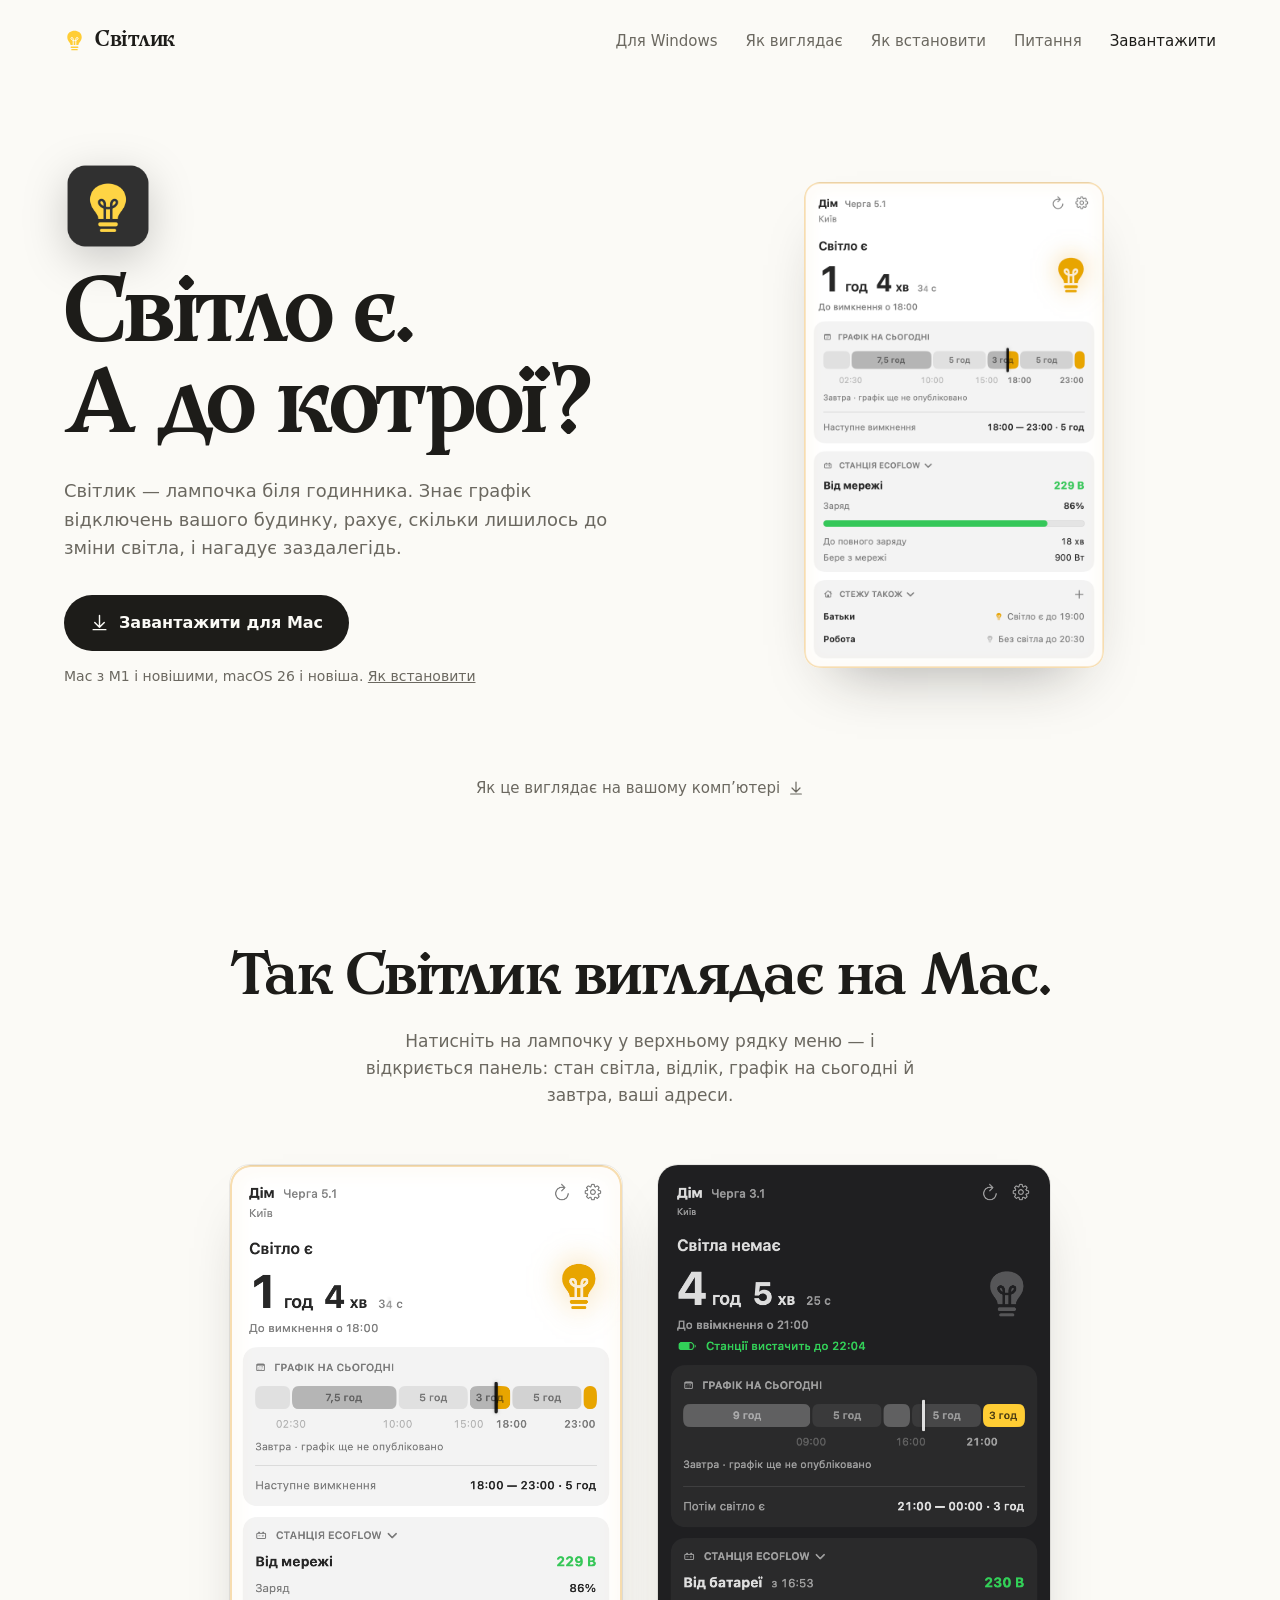
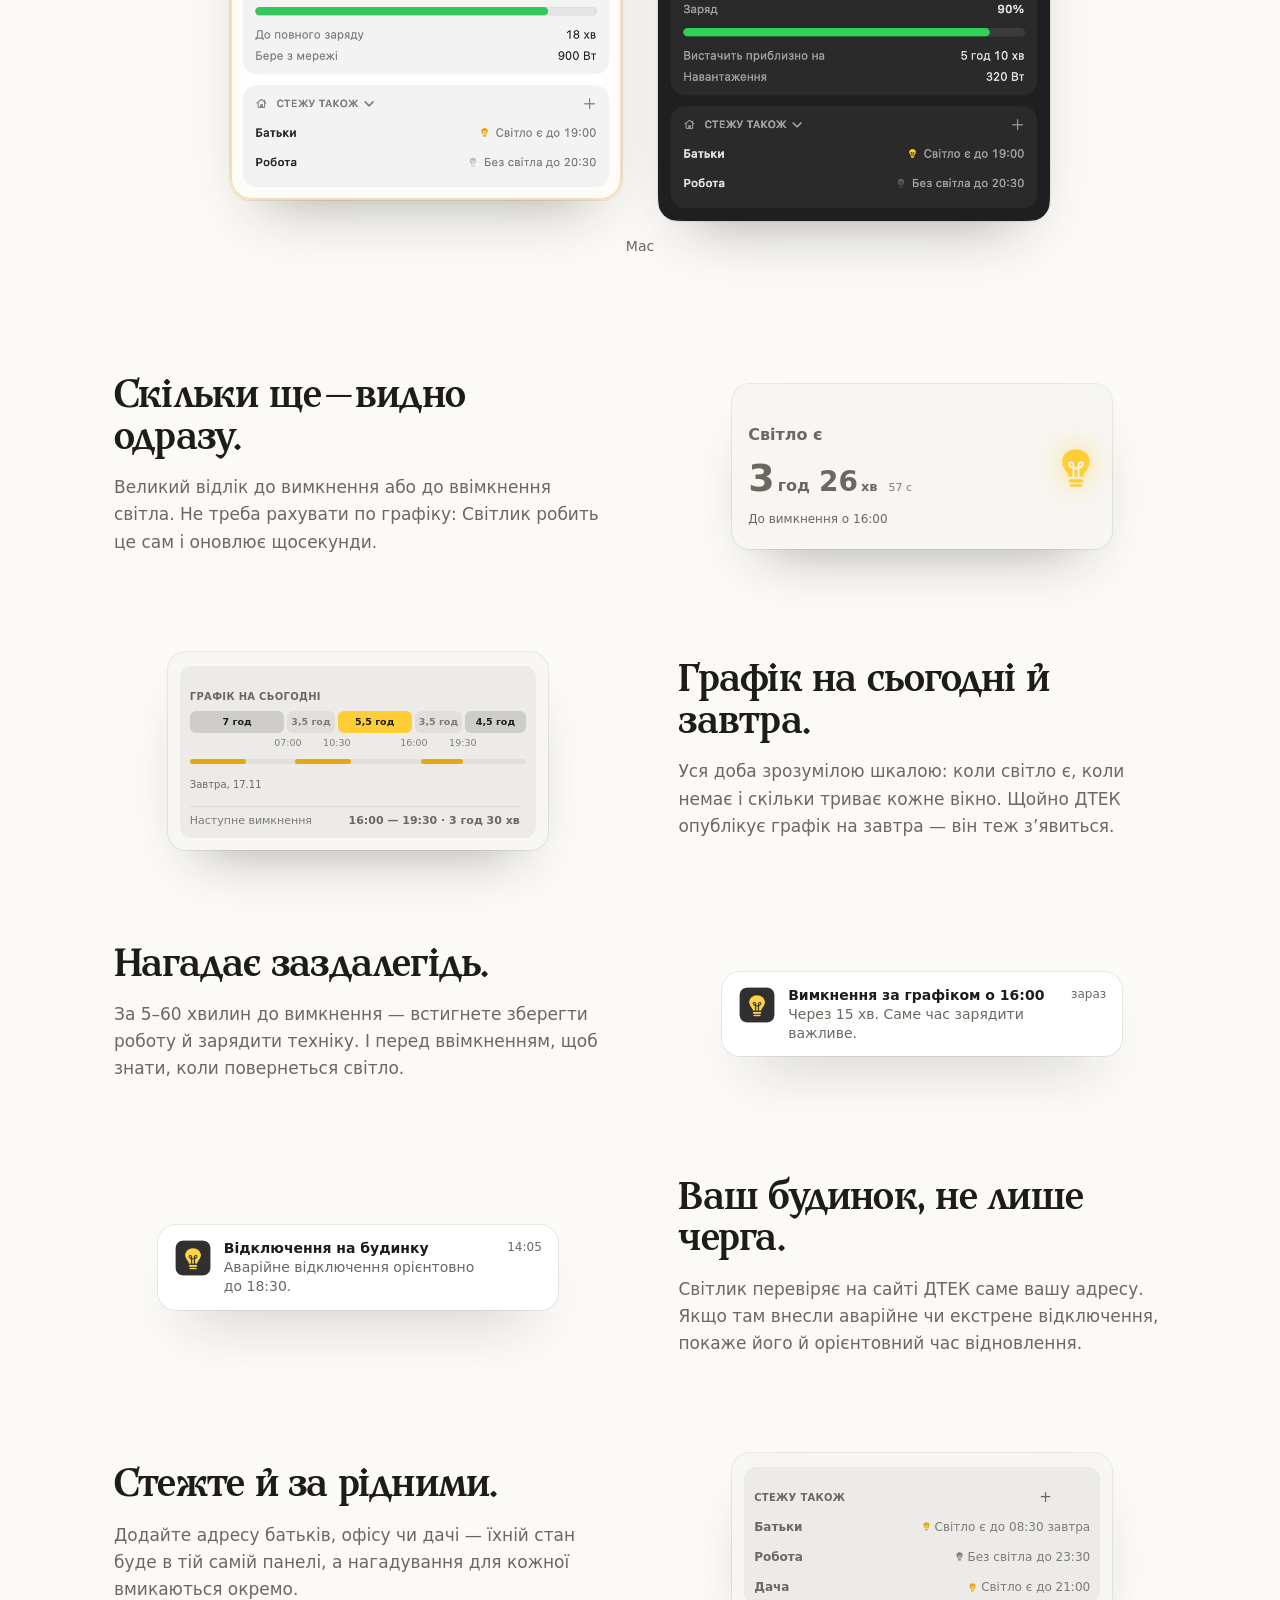
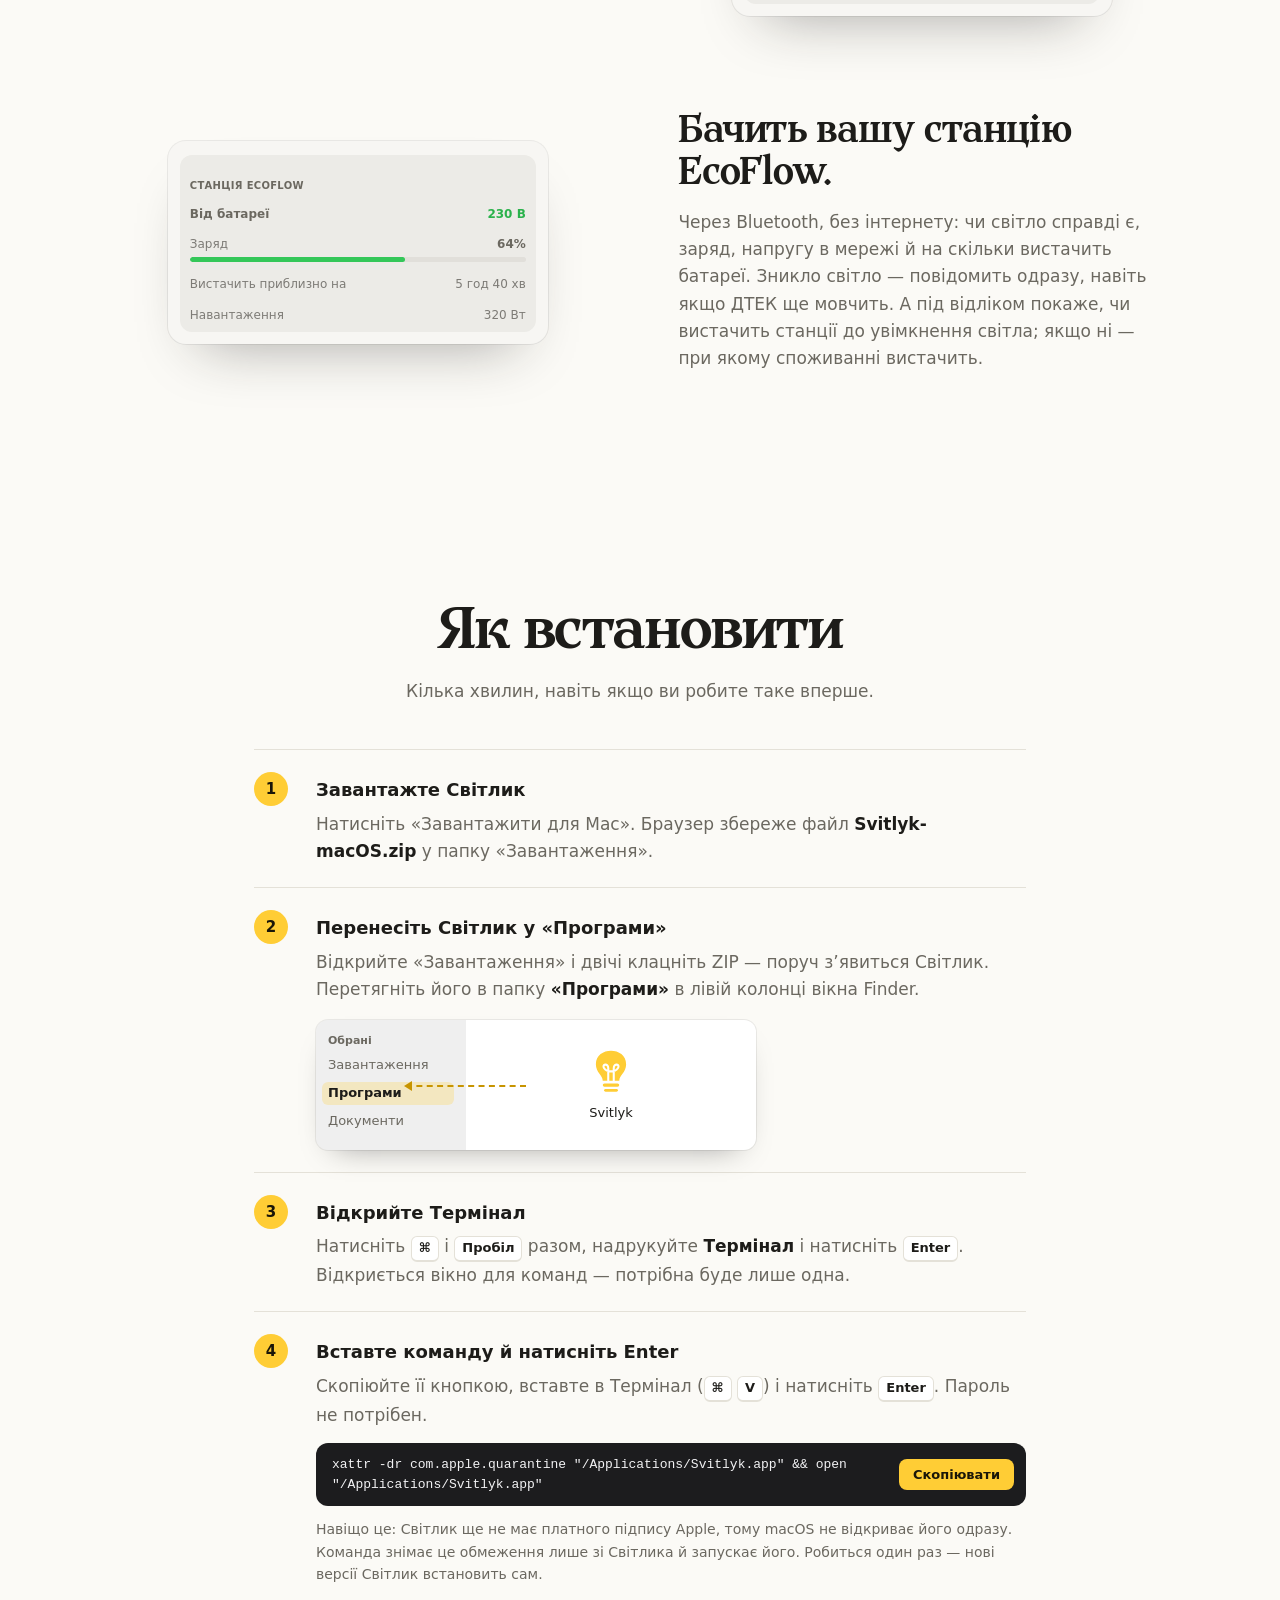
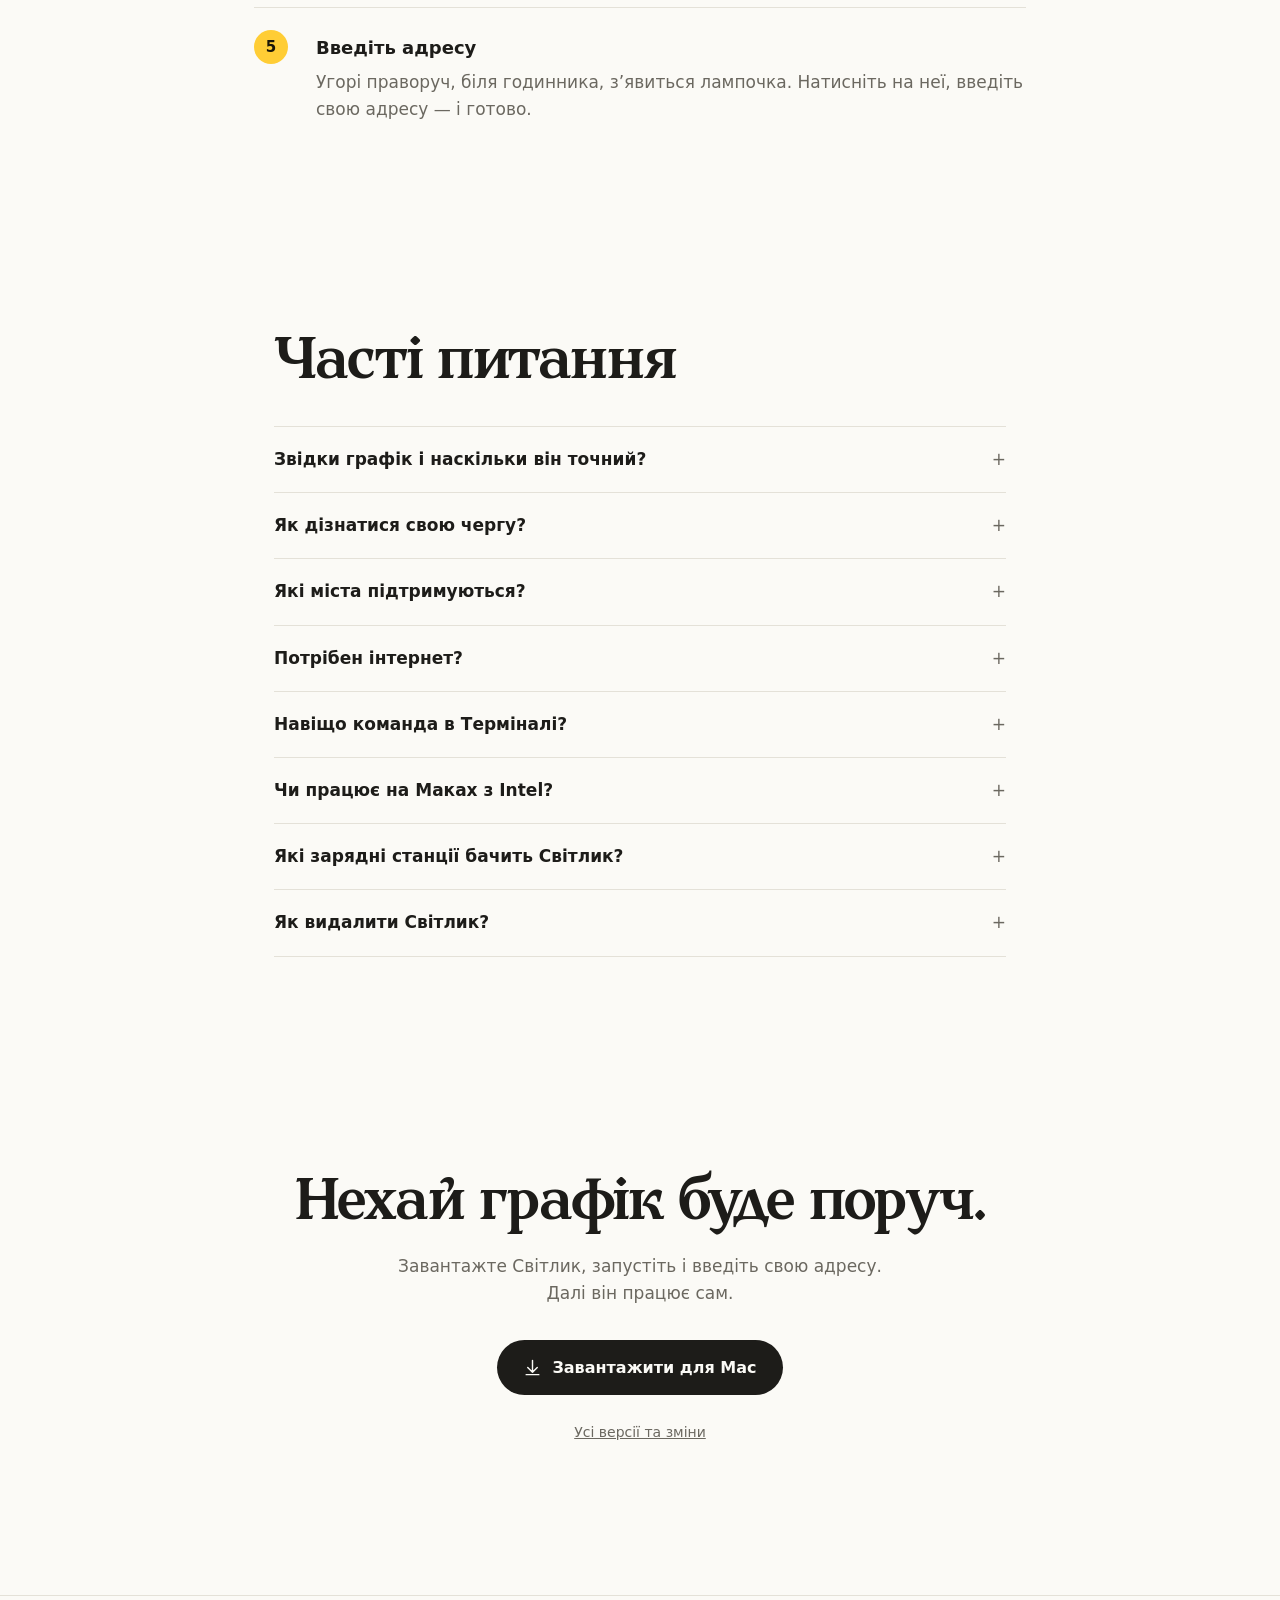
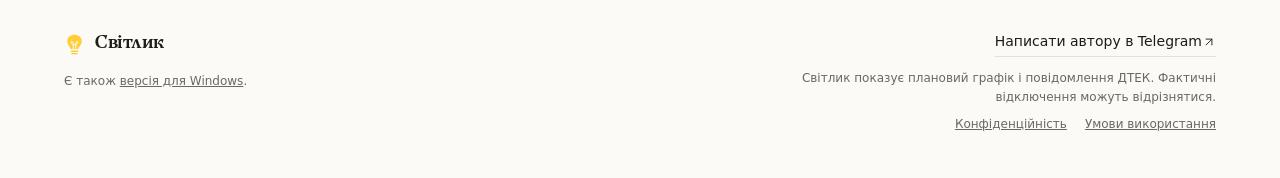
==== commit 86823bd8: "Site and README for 1.0.1: battery line, new screenshots - Interactive panel: «Станції вистачить до " ====
--- a/index.html
+++ b/index.html
@@ -17,7 +17,7 @@
   <title>Світлик для Mac — світло є. А до котрої?</title>
   <link rel="icon" href="assets/bulb.svg" type="image/svg+xml">
   <link rel="preload" href="assets/fonts/Zakon-Bold.ttf" as="font" type="font/ttf" crossorigin>
-  <link rel="stylesheet" href="site.css?v=1">
+  <link rel="stylesheet" href="site.css?v=2">
   <script>
     // The visitor's system decides what the page shows, before anything is drawn.
     (function () {
@@ -39,7 +39,7 @@
     gtag('js', new Date());
     gtag('config', 'G-LN29BEMHQQ');
   </script>
-  <script src="site.js?v=1" defer></script>
+  <script src="site.js?v=2" defer></script>
 </head>
 <body>
   <svg class="symbols" aria-hidden="true"><defs>
@@ -100,6 +100,7 @@
                   <p class="mp-title" data-mac="title">Світло є</p>
                   <p class="mp-count"><b data-mac="h">3</b><span>год</span><b data-mac="m">27</b><span class="mp-min">хв</span><small data-mac="s">00 с</small></p>
                   <p class="mp-caption" data-mac="caption">До вимкнення о 16:00</p>
+                  <p class="mp-battery" data-mac="battery"><svg viewBox="0 0 20 10" aria-hidden="true"><rect x=".75" y=".75" width="16" height="8.5" rx="2.5" fill="none" stroke="currentColor" stroke-width="1.5"/><rect x="3" y="3" width="10" height="4" rx="1" fill="currentColor"/><path d="M18.5 3.5v3" stroke="currentColor" stroke-width="1.5" stroke-linecap="round"/></svg><span>Станції вистачить до 22:30</span></p>
                 </div>
                 <svg class="mp-bulb" aria-hidden="true"><use href="#bulb"/></svg>
               </div>
@@ -129,7 +130,7 @@
           <div class="demo-controls"><span class="micro">Натисніть на лампочку</span><button type="button" id="mac-switch" aria-pressed="false"><span class="button-label">Показати без світла</span><svg class="icon" aria-hidden="true"><use href="#icon-swap"/></svg></button></div>
           <p class="demo-note">Це приклад. Свій графік побачите в застосунку, коли введете адресу.</p>
         </div>
-        <div class="phone-shots only-phone"><img src="assets/mac-light.png" width="744" height="1324" alt="Світлик на Mac: світло є, відлік і графік." loading="lazy"></div>
+        <div class="phone-shots only-phone"><img src="assets/mac-light.png" width="744" height="1204" alt="Світлик на Mac: світло є, відлік і графік." loading="lazy"></div>
       </div>
 
       <a class="next" href="#app" data-analytics="navigation_click" data-location="hero" data-target="app">Як це виглядає на вашому комп’ютері <svg aria-hidden="true"><use href="#arrow"/></svg></a>
@@ -141,8 +142,8 @@
       <div class="shots">
         <figure class="shot shot-mac only-mac">
           <div class="mac-pair">
-            <img src="assets/mac-light.png" width="744" height="1324" alt="Світлик на Mac у світлій темі: світло є, станція заряджається." loading="lazy">
-            <img src="assets/mac-dark.png" width="744" height="1284" alt="Світлик на Mac у темній темі: світла немає, станція живить квартиру." loading="lazy">
+            <img src="assets/mac-light.png" width="744" height="1204" alt="Світлик на Mac у світлій темі: світло є, станція заряджається." loading="lazy">
+            <img src="assets/mac-dark.png" width="744" height="1244" alt="Світлик на Mac у темній темі: світла немає, станції вистачить до 22:04, а світло дадуть о 21:00." loading="lazy">
           </div>
           <figcaption class="only-phone">Mac</figcaption>
         </figure>
@@ -170,7 +171,7 @@
           <div class="row-art mac-demo" aria-hidden="true"><div class="mac-panel art-panel"><div class="mp-card" style="margin:0"><p class="mp-card-title mp-watch-title">Стежу також<span class="mp-plus">+</span></p><p class="mp-watch"><b>Батьки</b><span><svg><use href="#bulb"/></svg>Світло є до 08:30 завтра</span></p><p class="mp-watch"><b>Робота</b><span class="is-off"><svg><use href="#bulb"/></svg>Без світла до 23:30</span></p><p class="mp-watch"><b>Дача</b><span><svg><use href="#bulb"/></svg>Світло є до 21:00</span></p></div></div></div>
         </div>
         <div class="row only-mac">
-          <div class="row-text"><h3>Бачить вашу станцію EcoFlow.</h3><p>Через Bluetooth, без інтернету: чи світло справді є, заряд, напругу в мережі й на скільки вистачить батареї. Зникло світло — повідомить одразу, навіть якщо ДТЕК ще мовчить.</p></div>
+          <div class="row-text"><h3>Бачить вашу станцію EcoFlow.</h3><p>Через Bluetooth, без інтернету: чи світло справді є, заряд, напругу в мережі й на скільки вистачить батареї. Зникло світло — повідомить одразу, навіть якщо ДТЕК ще мовчить. А під відліком покаже, чи вистачить станції до увімкнення світла; якщо ні — при якому споживанні вистачить.</p></div>
           <div class="row-art mac-demo" aria-hidden="true"><div class="mac-panel art-panel"><div class="mp-card mp-station" style="margin:0"><p class="mp-card-title">Станція EcoFlow</p><p class="mp-row"><b>Від батареї</b><b class="mp-volt">230 В</b></p><p class="mp-row"><span>Заряд</span><b>64%</b></p><div class="mp-charge"><i style="width:64%"></i></div><p class="mp-row"><span>Вистачить приблизно на</span><span>5 год 40 хв</span></p><p class="mp-row"><span>Навантаження</span><span>320 Вт</span></p></div></div></div>
         </div>
       </div>
--- a/site.css
+++ b/site.css
@@ -214,6 +214,9 @@
 .mp-count .mp-min{font-size:13px}
 .mp-count small{font-size:11px;color:var(--mp-muted);margin-left:2px}
 .mp-caption{color:var(--mp-muted);margin-top:4px}
+.mp-battery{display:flex;align-items:center;gap:5px;margin-top:3px;color:#2bb24c;font-weight:600}
+.mp-battery svg{width:16px;height:8px;flex:none}
+.mac-demo[data-light="on"] .mp-battery{display:none}
 .mp-bulb{width:40px;height:48px;color:var(--lamp);--filament:var(--mp-bg);filter:drop-shadow(0 0 14px #ffcd35aa);transition:color .4s,filter .4s}
 .mac-demo[data-light="off"] .mp-bulb{color:#8d8b86;filter:none}
 @media (prefers-color-scheme:dark){.mac-demo[data-light="off"] .mp-bulb{color:#5d5d63}}
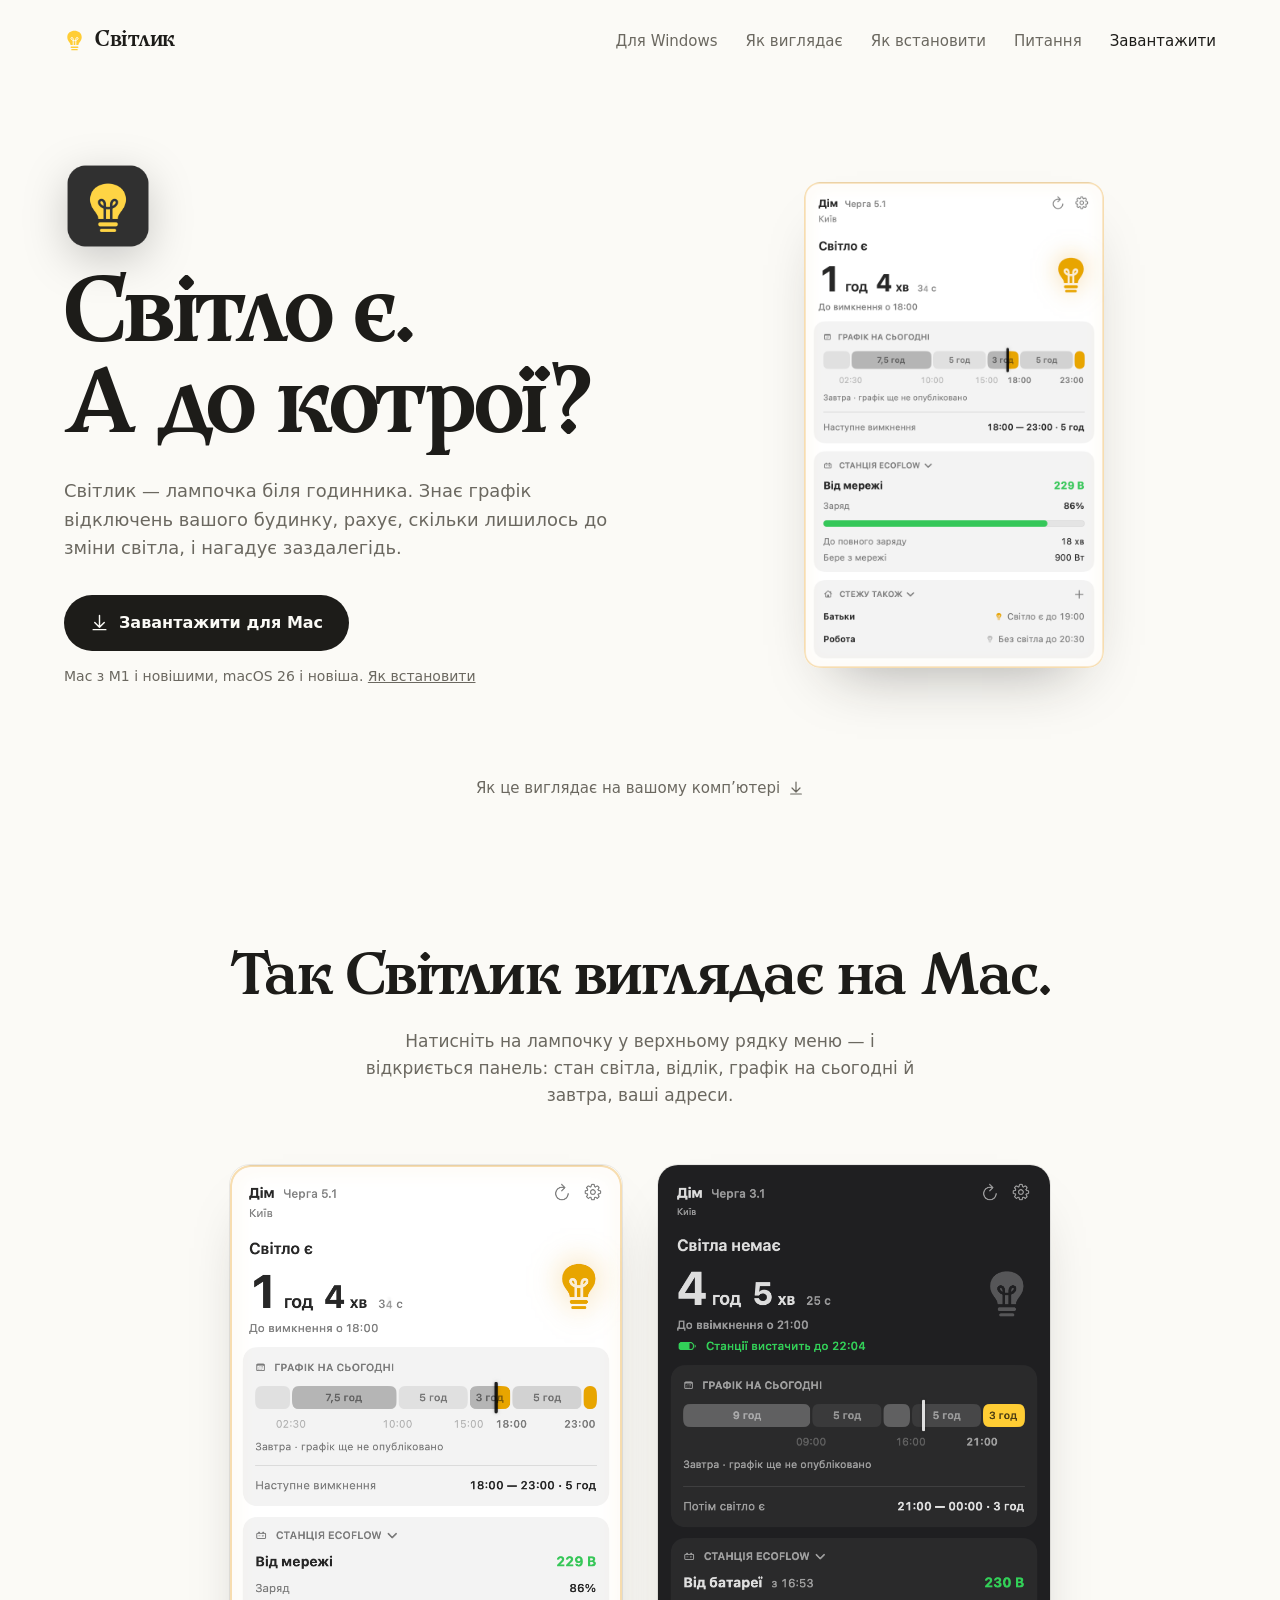
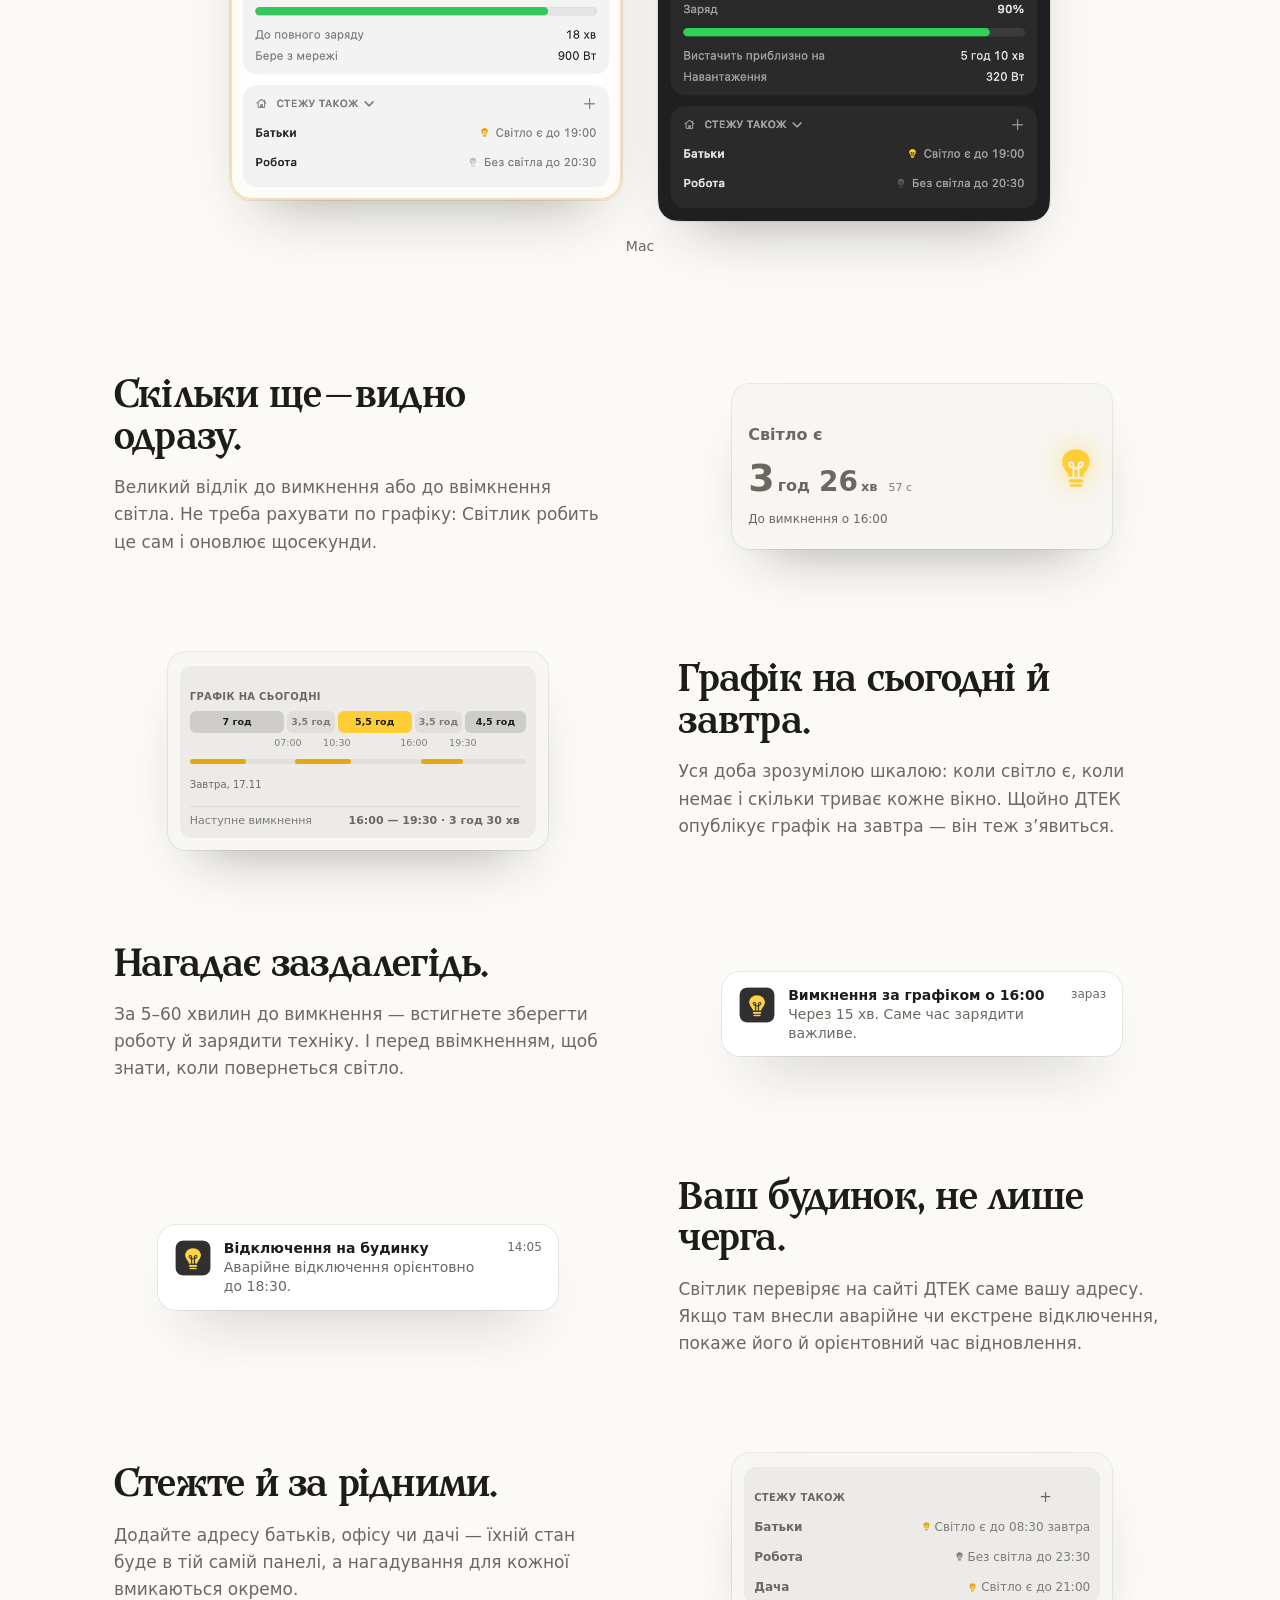
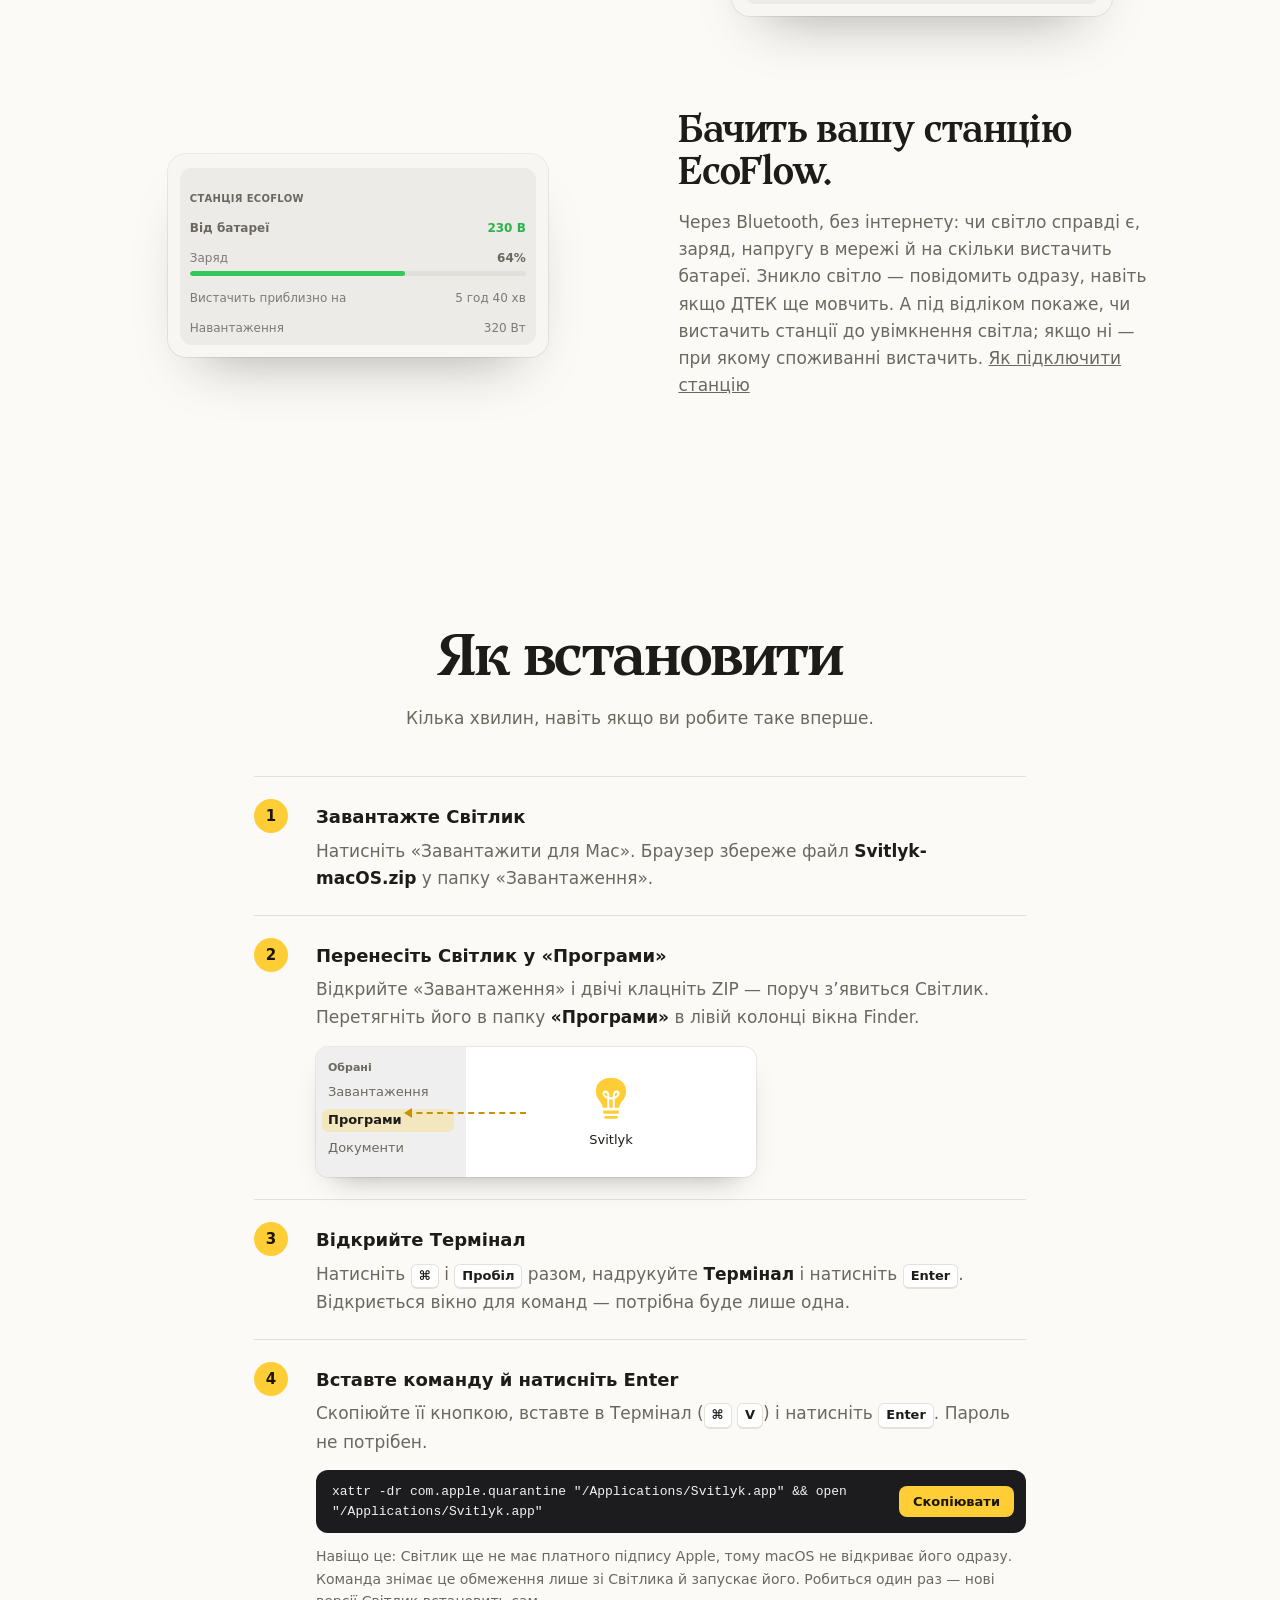
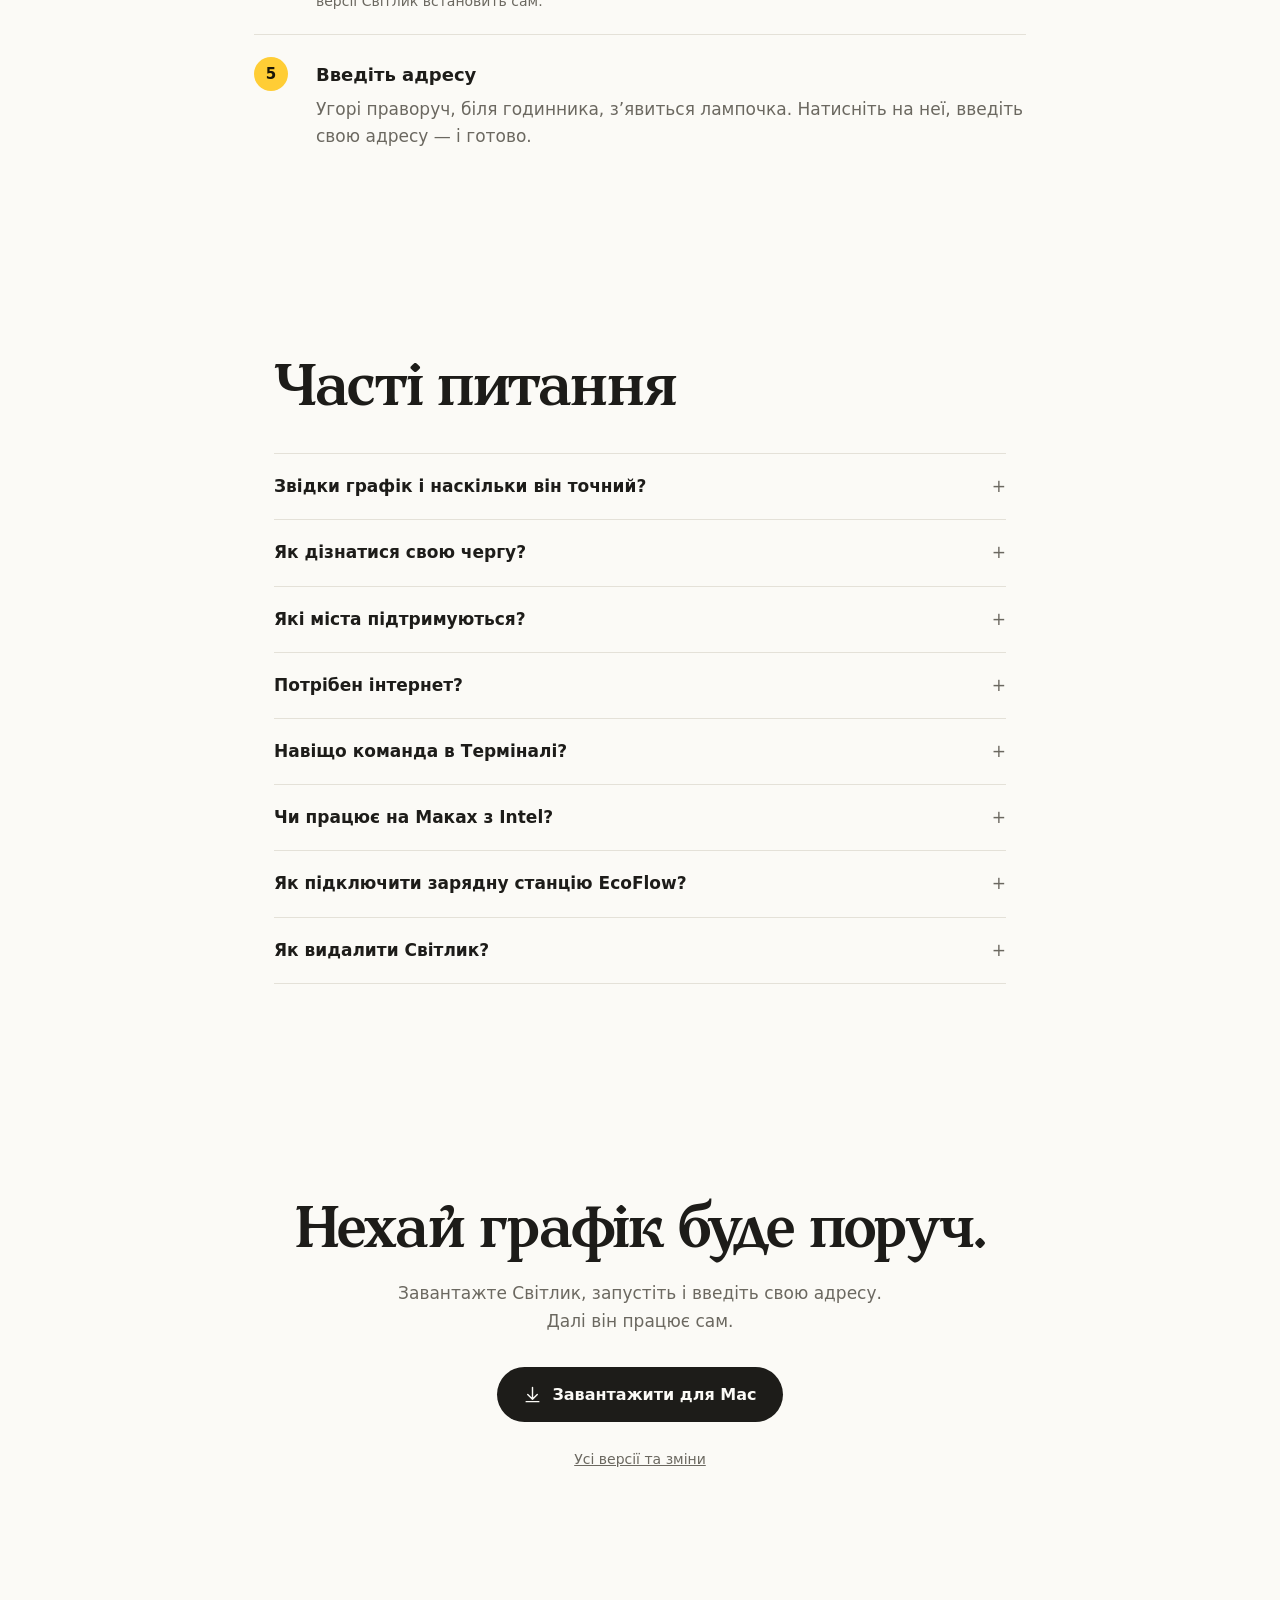
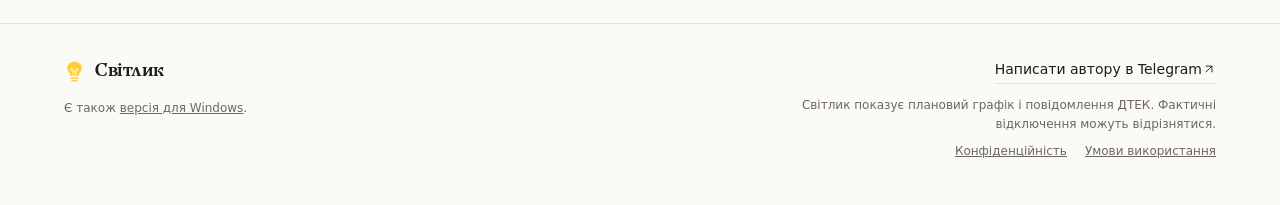
==== commit c427eb66: "Site and README: how to connect an EcoFlow station - The station feature links to a FAQ answer with " ====
--- a/index.html
+++ b/index.html
@@ -17,7 +17,7 @@
   <title>Світлик для Mac — світло є. А до котрої?</title>
   <link rel="icon" href="assets/bulb.svg" type="image/svg+xml">
   <link rel="preload" href="assets/fonts/Zakon-Bold.ttf" as="font" type="font/ttf" crossorigin>
-  <link rel="stylesheet" href="site.css?v=2">
+  <link rel="stylesheet" href="site.css?v=3">
   <script>
     // The visitor's system decides what the page shows, before anything is drawn.
     (function () {
@@ -39,7 +39,7 @@
     gtag('js', new Date());
     gtag('config', 'G-LN29BEMHQQ');
   </script>
-  <script src="site.js?v=2" defer></script>
+  <script src="site.js?v=3" defer></script>
 </head>
 <body>
   <svg class="symbols" aria-hidden="true"><defs>
@@ -171,7 +171,7 @@
           <div class="row-art mac-demo" aria-hidden="true"><div class="mac-panel art-panel"><div class="mp-card" style="margin:0"><p class="mp-card-title mp-watch-title">Стежу також<span class="mp-plus">+</span></p><p class="mp-watch"><b>Батьки</b><span><svg><use href="#bulb"/></svg>Світло є до 08:30 завтра</span></p><p class="mp-watch"><b>Робота</b><span class="is-off"><svg><use href="#bulb"/></svg>Без світла до 23:30</span></p><p class="mp-watch"><b>Дача</b><span><svg><use href="#bulb"/></svg>Світло є до 21:00</span></p></div></div></div>
         </div>
         <div class="row only-mac">
-          <div class="row-text"><h3>Бачить вашу станцію EcoFlow.</h3><p>Через Bluetooth, без інтернету: чи світло справді є, заряд, напругу в мережі й на скільки вистачить батареї. Зникло світло — повідомить одразу, навіть якщо ДТЕК ще мовчить. А під відліком покаже, чи вистачить станції до увімкнення світла; якщо ні — при якому споживанні вистачить.</p></div>
+          <div class="row-text"><h3>Бачить вашу станцію EcoFlow.</h3><p>Через Bluetooth, без інтернету: чи світло справді є, заряд, напругу в мережі й на скільки вистачить батареї. Зникло світло — повідомить одразу, навіть якщо ДТЕК ще мовчить. А під відліком покаже, чи вистачить станції до увімкнення світла; якщо ні — при якому споживанні вистачить. <a href="#station-help" data-analytics="navigation_click" data-location="features" data-target="station-help">Як підключити станцію</a></p></div>
           <div class="row-art mac-demo" aria-hidden="true"><div class="mac-panel art-panel"><div class="mp-card mp-station" style="margin:0"><p class="mp-card-title">Станція EcoFlow</p><p class="mp-row"><b>Від батареї</b><b class="mp-volt">230 В</b></p><p class="mp-row"><span>Заряд</span><b>64%</b></p><div class="mp-charge"><i style="width:64%"></i></div><p class="mp-row"><span>Вистачить приблизно на</span><span>5 год 40 хв</span></p><p class="mp-row"><span>Навантаження</span><span>320 Вт</span></p></div></div></div>
         </div>
       </div>
@@ -206,7 +206,17 @@
         <details data-question="internet"><summary>Потрібен інтернет?</summary><p>Щоб оновлювати графік — так. Якщо мережа зникла, Світлик покаже останній відомий графік і чесно позначить, станом на котру він годину.</p></details>
         <details class="only-mac" data-question="mac-install"><summary>Навіщо команда в Терміналі?</summary><p>Світлик ще не має платного підпису Apple, тому macOS спершу не дає його відкрити. Одна команда знімає це обмеження лише зі Світлика — <a href="#install" data-analytics="navigation_click" data-location="faq" data-target="install">ось покроково</a>. Це треба зробити один раз: нові версії Світлик встановить сам.</p></details>
         <details class="only-mac" data-question="mac-intel"><summary>Чи працює на Маках з Intel?</summary><p>Поки ні: потрібен Mac з M1 або новішим процесором і macOS 26 чи новіша.</p></details>
-        <details class="only-mac" data-question="station"><summary>Які зарядні станції бачить Світлик?</summary><p>Поки EcoFlow Delta 2 Max, на Mac. Світлик під’єднується до станції через Bluetooth, тож Mac має бути поруч і не спати. Підтримка експериментальна.</p></details>
+        <details id="station-help" data-question="station"><summary>Як підключити зарядну станцію EcoFlow?</summary>
+          <p>Світлик під’єднується до станції напряму через Bluetooth — інтернет для цього не потрібен. Перевірено на EcoFlow Delta 2 Max.</p>
+          <ol>
+            <li>Увімкніть станцію й тримайте Mac поруч, у межах кількох метрів.</li>
+            <li>Відкрийте <b>Налаштування Світлика → Станція</b> і натисніть <b>«Знайти станцію»</b>. macOS спитає дозвіл на Bluetooth — дозвольте.</li>
+            <li>Виберіть свою станцію в списку.</li>
+            <li>Введіть email і пароль від застосунку EcoFlow і натисніть <b>«Під’єднати»</b>. Пароль потрібен лише раз, щоб станція впізнала ваш акаунт: він іде тільки в EcoFlow, Світлик його не зберігає.</li>
+            <li>Готово: у панелі з’явиться блок «Станція EcoFlow». Сповіщення про світло й заряд налаштовуються в <b>Налаштування → Сповіщення</b>.</li>
+          </ol>
+          <p>Щоб Світлик бачив станцію весь час, Mac має бути поруч і не спати. Якщо вашої станції немає в списку або Світлик пише «Поки не підтримується» — <a href="https://t.me/DenK0_UA">напишіть нам</a>, додамо.</p>
+        </details>
         <details data-question="remove"><summary>Як видалити Світлик?</summary><p>Вимкніть автозапуск у налаштуваннях і закрийте Світлик. На Windows видаліть <code>Svitlyk.exe</code> і папку <code>%LOCALAPPDATA%\Svitlyk</code>, на Mac — Світлик із «Програм» і папку <code>~/Library/Application Support/Svitlyk</code>.</p></details>
       </div>
     </section>
--- a/site.css
+++ b/site.css
@@ -139,6 +139,9 @@
 .faq summary::after{content:"+";font-weight:400;color:var(--muted);transition:rotate .3s var(--ease)}
 .faq details[open] summary::after{rotate:45deg}
 .faq details p{padding:0 0 22px;color:var(--muted);max-width:40em}
+.faq details ol{margin:0;padding:0 0 22px 1.3em;color:var(--muted);max-width:40em}
+.faq details li{padding-left:4px;margin:0 0 8px}
+.faq details p+ol{margin-top:-8px}
 
 /* Last call */
 .final{text-align:center;padding:clamp(80px,12vw,140px) var(--gutter) clamp(90px,13vw,150px)}
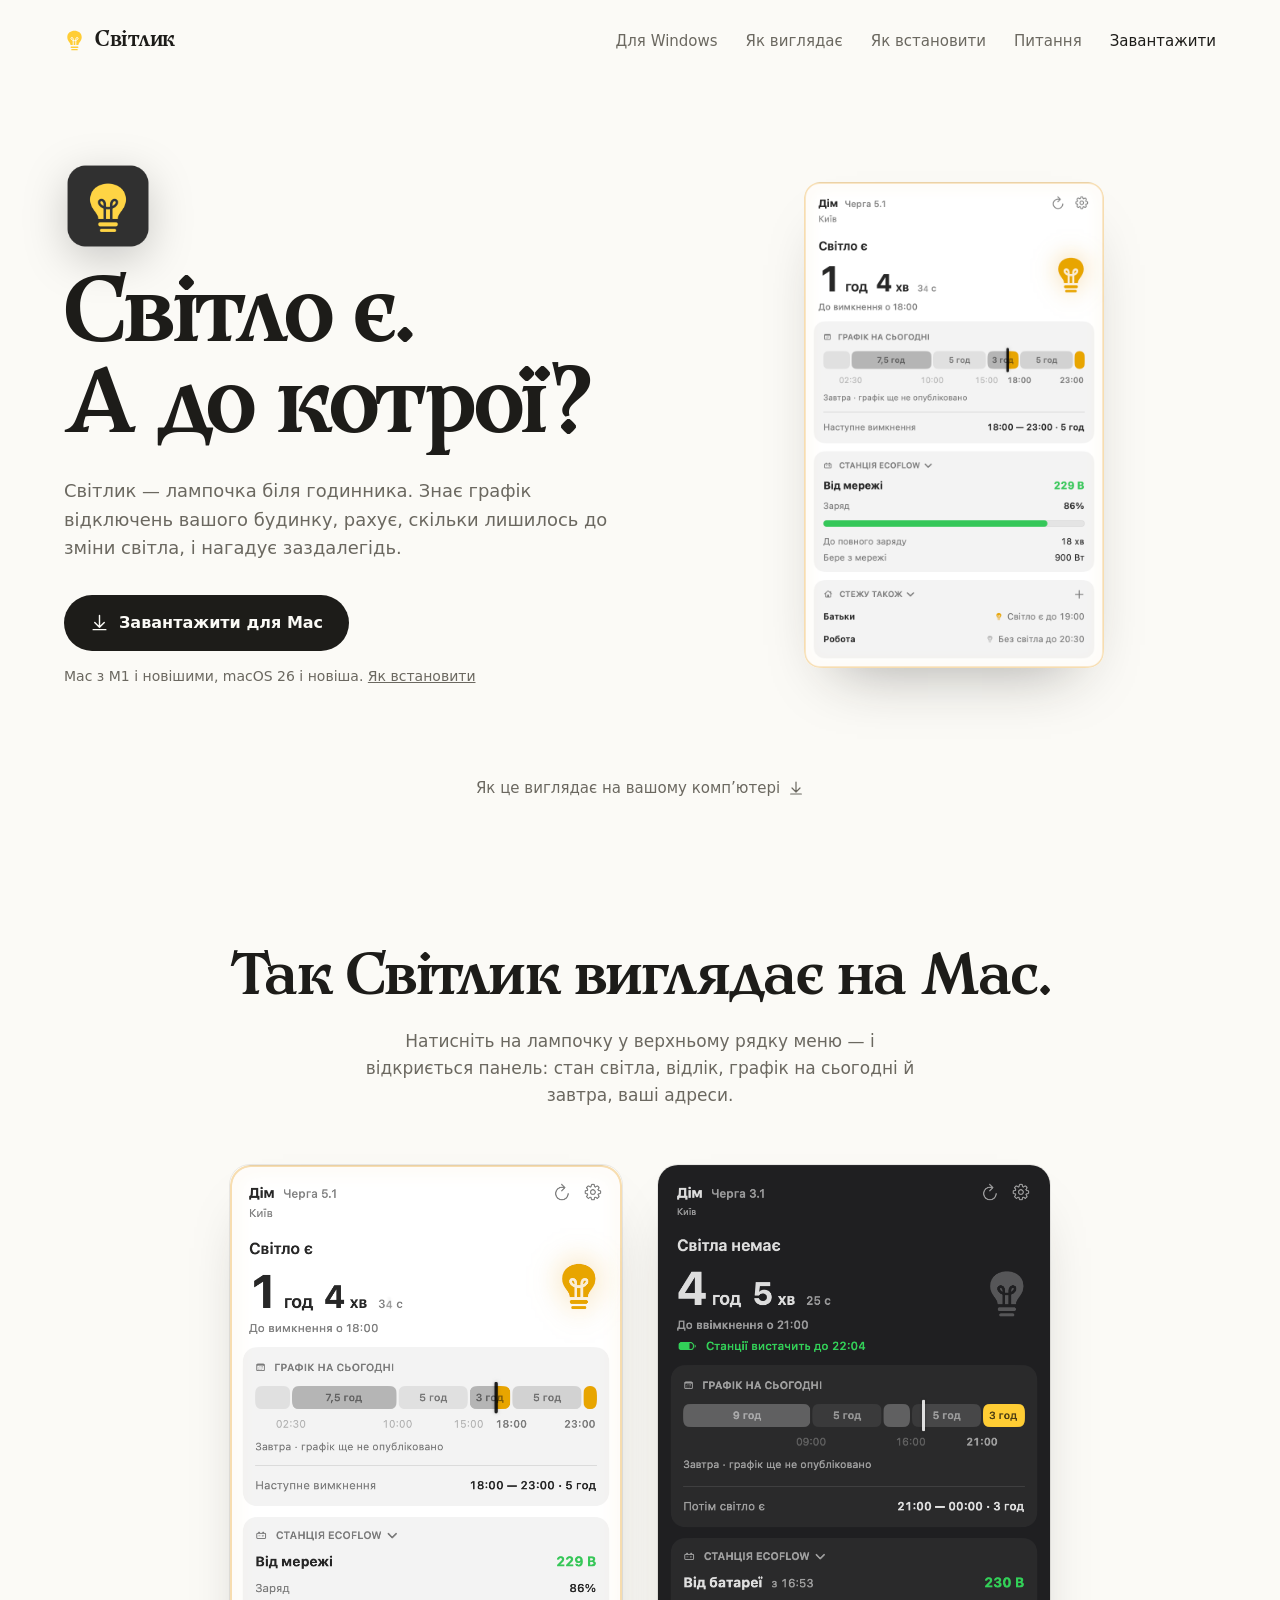
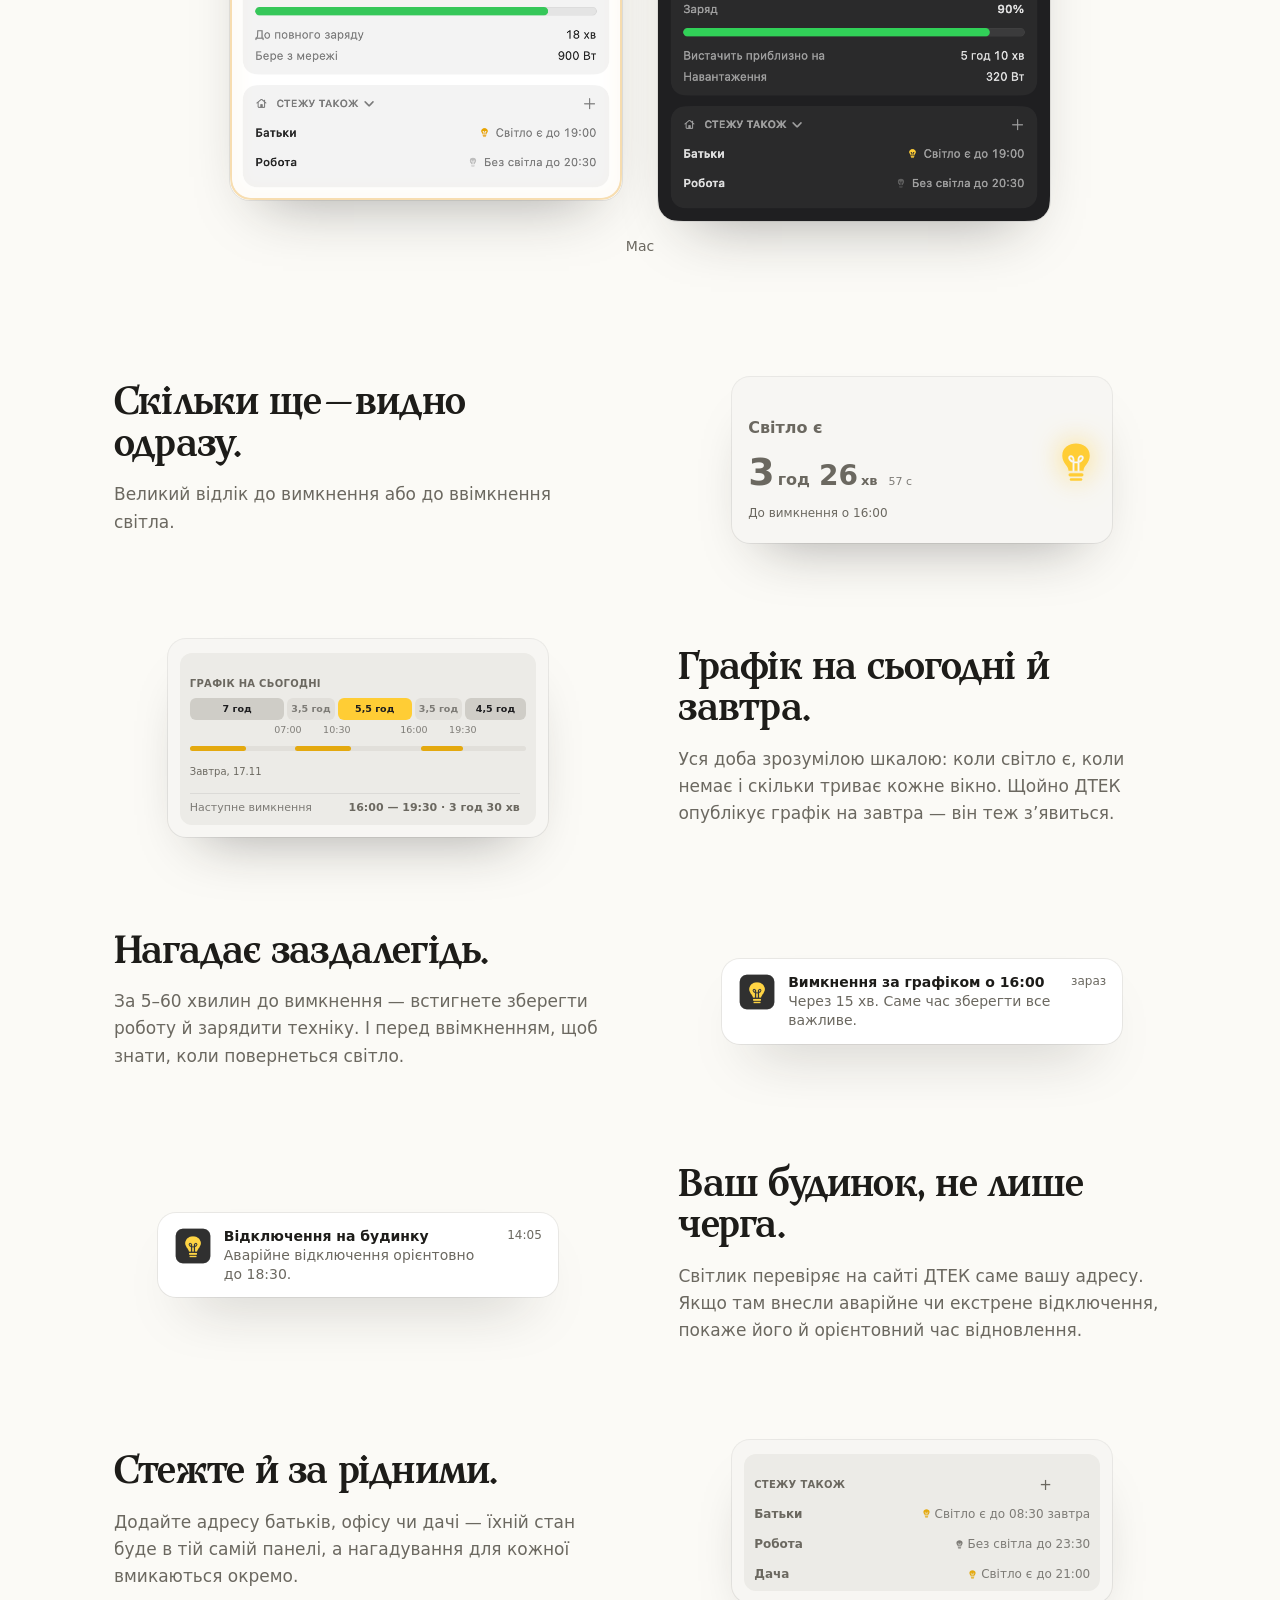
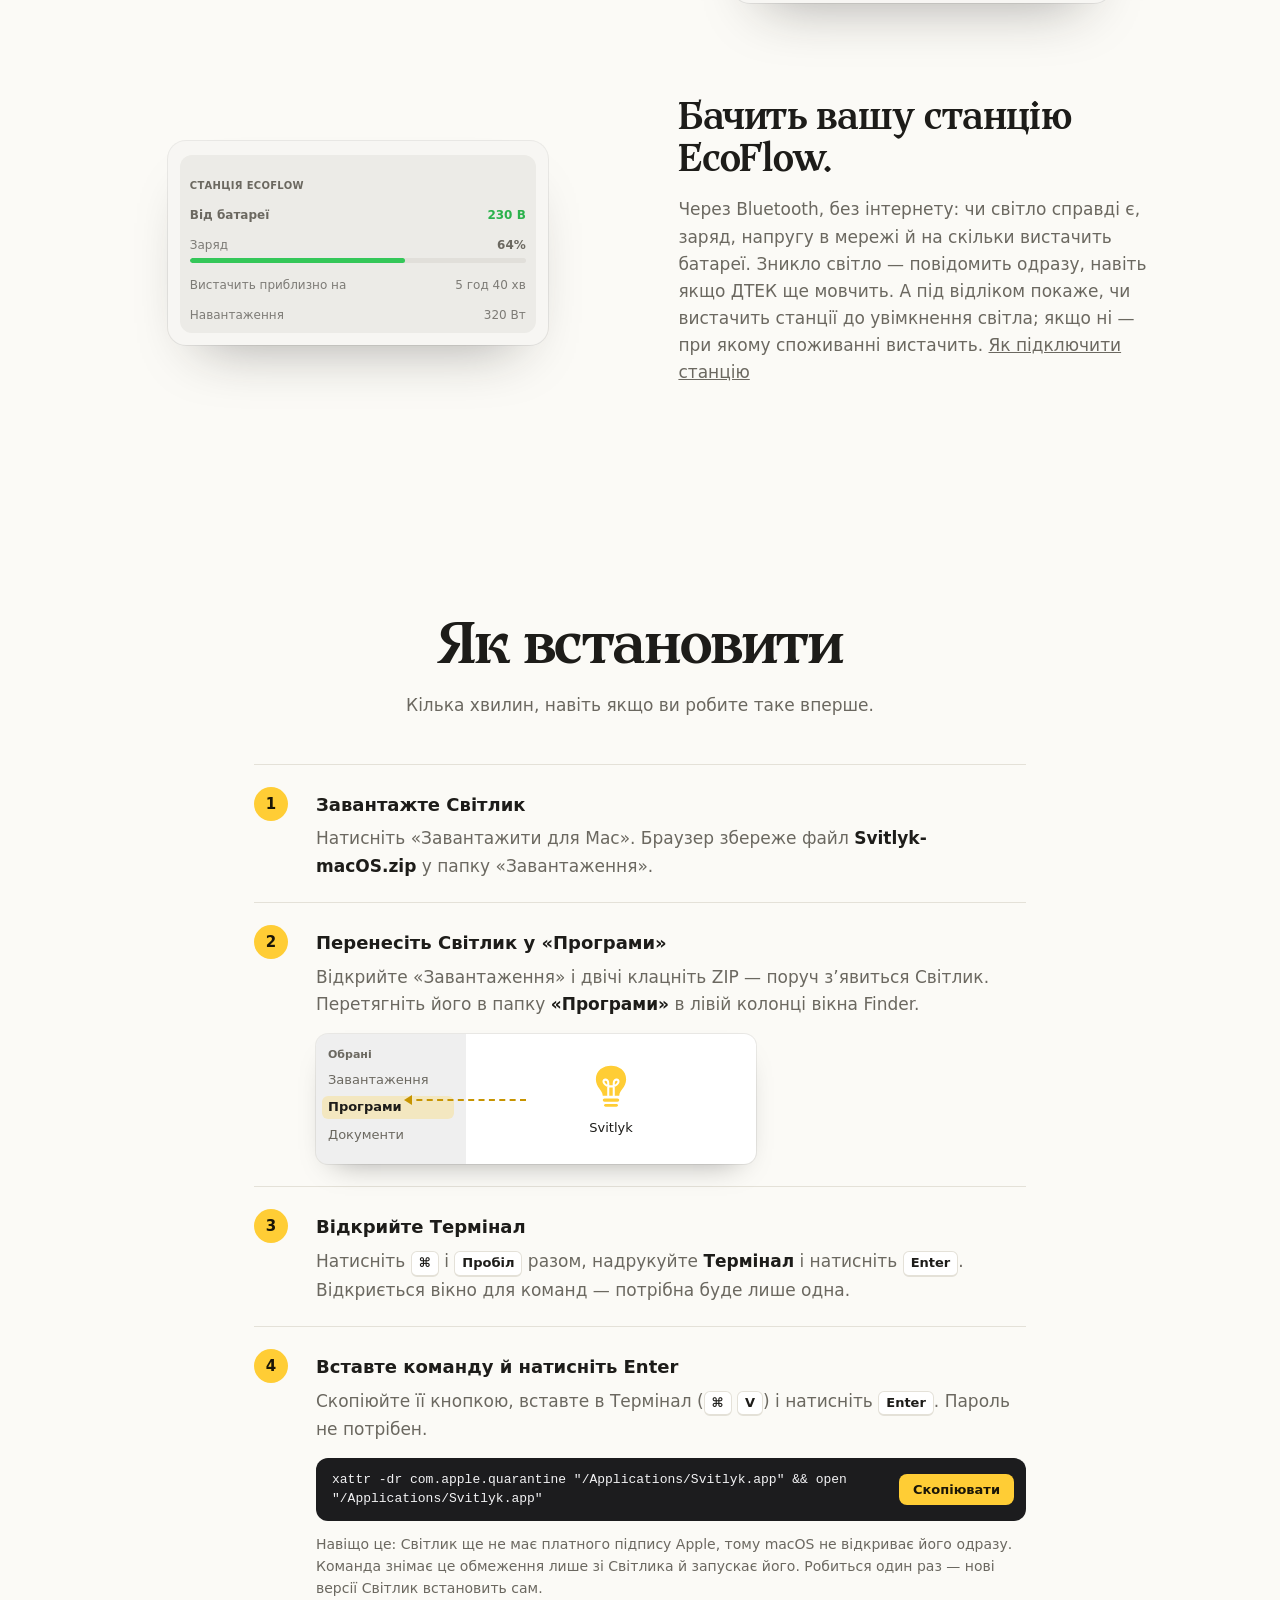
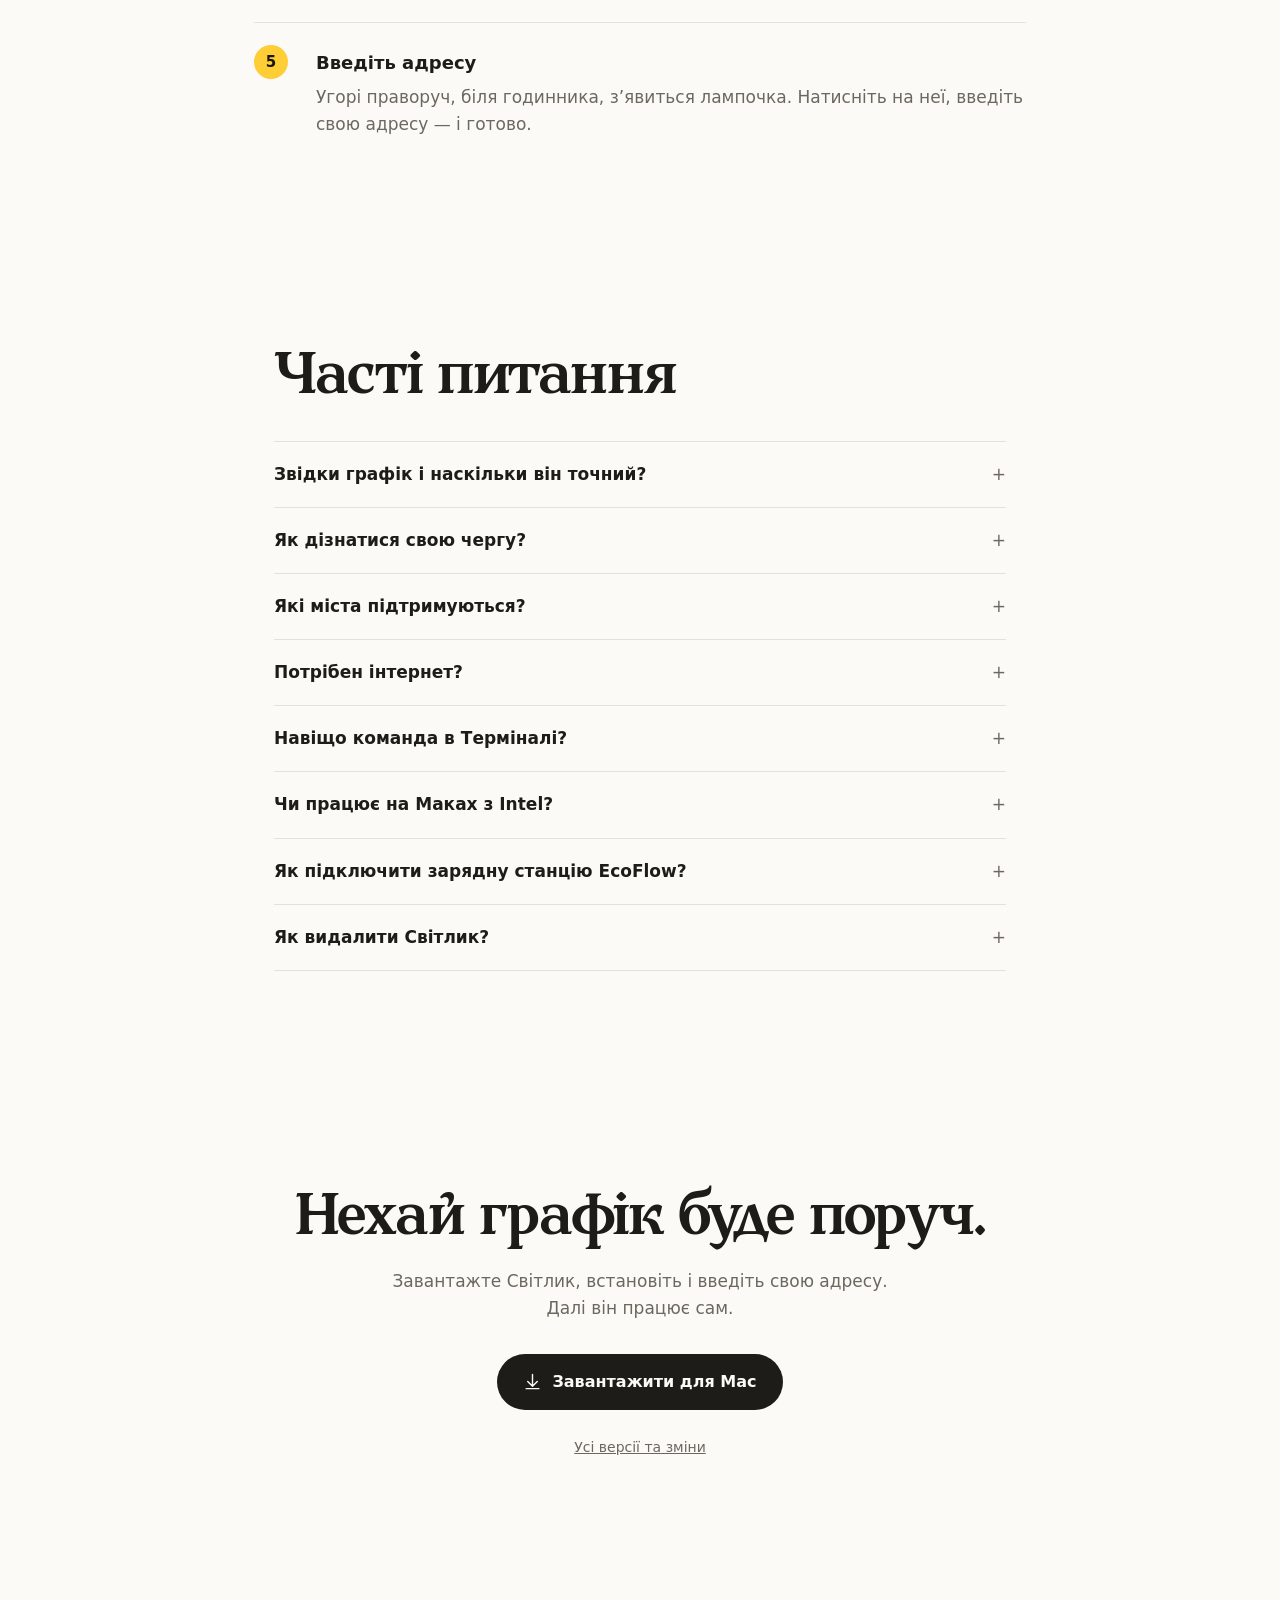
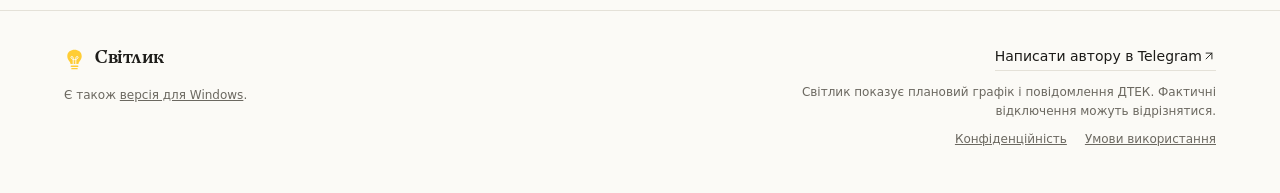
==== commit 4f3a0a5d: "Site: logical, accurate texts after a full read-through - FAQ «Звідки графік»: no claim that the moc" ====
--- a/index.html
+++ b/index.html
@@ -151,7 +151,7 @@
 
       <div class="rows">
         <div class="row">
-          <div class="row-text"><h3>Скільки ще — видно одразу.</h3><p>Великий відлік до вимкнення або до ввімкнення світла. Не треба рахувати по графіку: Світлик робить це сам і оновлює щосекунди.</p></div>
+          <div class="row-text"><h3>Скільки ще — видно одразу.</h3><p>Великий відлік до вимкнення або до ввімкнення світла.</p></div>
           <div class="row-art mac-demo" aria-hidden="true"><div class="mac-panel art-panel"><div class="mp-hero"><div><p class="mp-title">Світло є</p><p class="mp-count"><b>3</b><span>год</span><b>26</b><span class="mp-min">хв</span><small>57 с</small></p><p class="mp-caption">До вимкнення о 16:00</p></div><svg class="mp-bulb"><use href="#bulb"/></svg></div></div></div>
         </div>
         <div class="row">
@@ -160,7 +160,7 @@
         </div>
         <div class="row">
           <div class="row-text"><h3>Нагадає заздалегідь.</h3><p>За 5–60 хвилин до вимкнення — встигнете зберегти роботу й зарядити техніку. І перед ввімкненням, щоб знати, коли повернеться світло.</p></div>
-          <div class="row-art" aria-hidden="true"><div class="toast-art"><img src="assets/app-icon.png" alt="" width="38" height="38"><div><b>Вимкнення за графіком о 16:00</b><span>Через 15 хв. Саме час зарядити важливе.</span></div><time>зараз</time></div></div>
+          <div class="row-art" aria-hidden="true"><div class="toast-art"><img src="assets/app-icon.png" alt="" width="38" height="38"><div><b>Вимкнення за графіком о 16:00</b><span>Через 15 хв. Саме час зберегти все важливе.</span></div><time>зараз</time></div></div>
         </div>
         <div class="row">
           <div class="row-text"><h3>Ваш будинок, не лише черга.</h3><p>Світлик перевіряє на сайті ДТЕК саме вашу адресу. Якщо там внесли аварійне чи екстрене відключення, покаже його й орієнтовний час відновлення.</p></div>
@@ -200,7 +200,7 @@
     <section class="faq" id="faq" data-section="faq" aria-labelledby="faq-title">
       <h2 id="faq-title">Часті питання</h2>
       <div class="faq-list">
-        <details data-question="source"><summary>Звідки графік і наскільки він точний?</summary><p>Із відкритих даних ДТЕК — того самого джерела, що й приклад угорі сторінки. Щойно опублікують графік на завтра, Світлик покаже і його. Ще він перевіряє на сайті ДТЕК саме ваш будинок: якщо там внесли аварійне відключення, покаже його й орієнтовний час відновлення. Насправді світло часто вмикають на кілька хвилин пізніше, ніж за графіком.</p></details>
+        <details data-question="source"><summary>Звідки графік і наскільки він точний?</summary><p>Із відкритих даних ДТЕК. Щойно опублікують графік на завтра, Світлик покаже і його. Ще він перевіряє на сайті ДТЕК саме ваш будинок: якщо там внесли аварійне відключення, покаже його й орієнтовний час відновлення. Насправді світло часто вмикають на кілька хвилин пізніше, ніж за графіком.</p></details>
         <details data-question="queue"><summary>Як дізнатися свою чергу?</summary><p>У Світлику просто введіть адресу — чергу він знайде сам.</p></details>
         <details data-question="regions"><summary>Які міста підтримуються?</summary><p>Поки Київ і Київська область. Інші області з’являться згодом.</p></details>
         <details data-question="internet"><summary>Потрібен інтернет?</summary><p>Щоб оновлювати графік — так. Якщо мережа зникла, Світлик покаже останній відомий графік і чесно позначить, станом на котру він годину.</p></details>
@@ -215,15 +215,15 @@
             <li>Введіть email і пароль від застосунку EcoFlow і натисніть <b>«Під’єднати»</b>. Пароль потрібен лише раз, щоб станція впізнала ваш акаунт: він іде тільки в EcoFlow, Світлик його не зберігає.</li>
             <li>Готово: у панелі з’явиться блок «Станція EcoFlow». Сповіщення про світло й заряд налаштовуються в <b>Налаштування → Сповіщення</b>.</li>
           </ol>
-          <p>Щоб Світлик бачив станцію весь час, Mac має бути поруч і не спати. Якщо вашої станції немає в списку або Світлик пише «Поки не підтримується» — <a href="https://t.me/DenK0_UA">напишіть нам</a>, додамо.</p>
+          <p>Якщо вашої станції немає в списку або Світлик пише «Поки не підтримується» — <a href="https://t.me/DenK0_UA">напишіть нам</a>, додамо.</p>
         </details>
-        <details data-question="remove"><summary>Як видалити Світлик?</summary><p>Вимкніть автозапуск у налаштуваннях і закрийте Світлик. На Windows видаліть <code>Svitlyk.exe</code> і папку <code>%LOCALAPPDATA%\Svitlyk</code>, на Mac — Світлик із «Програм» і папку <code>~/Library/Application Support/Svitlyk</code>.</p></details>
+        <details data-question="remove"><summary>Як видалити Світлик?</summary><p>Вимкніть автозапуск у налаштуваннях Світлика, вийдіть із нього й видаліть Світлик із «Програм». Налаштування лежать у папці <code>~/Library/Application Support/Svitlyk</code> — її теж можна видалити.</p></details>
       </div>
     </section>
 
     <section class="final" id="download" data-section="download" aria-labelledby="download-title">
       <h2 id="download-title">Нехай графік буде поруч.</h2>
-      <p>Завантажте Світлик, запустіть і введіть свою адресу. Далі він працює сам.</p>
+      <p>Завантажте Світлик, встановіть і введіть свою адресу. Далі він працює сам.</p>
       <div class="get" data-get="download">
         <a class="download only-mac" data-platform="mac" data-analytics="download_click" data-location="download" data-file="Svitlyk-macOS.zip" href="https://github.com/DenK0-UA/Svitlyk-Mac/releases/latest/download/Svitlyk-macOS.zip"><svg aria-hidden="true"><use href="#arrow"/></svg><span>Завантажити для Mac</span></a>
       </div>
